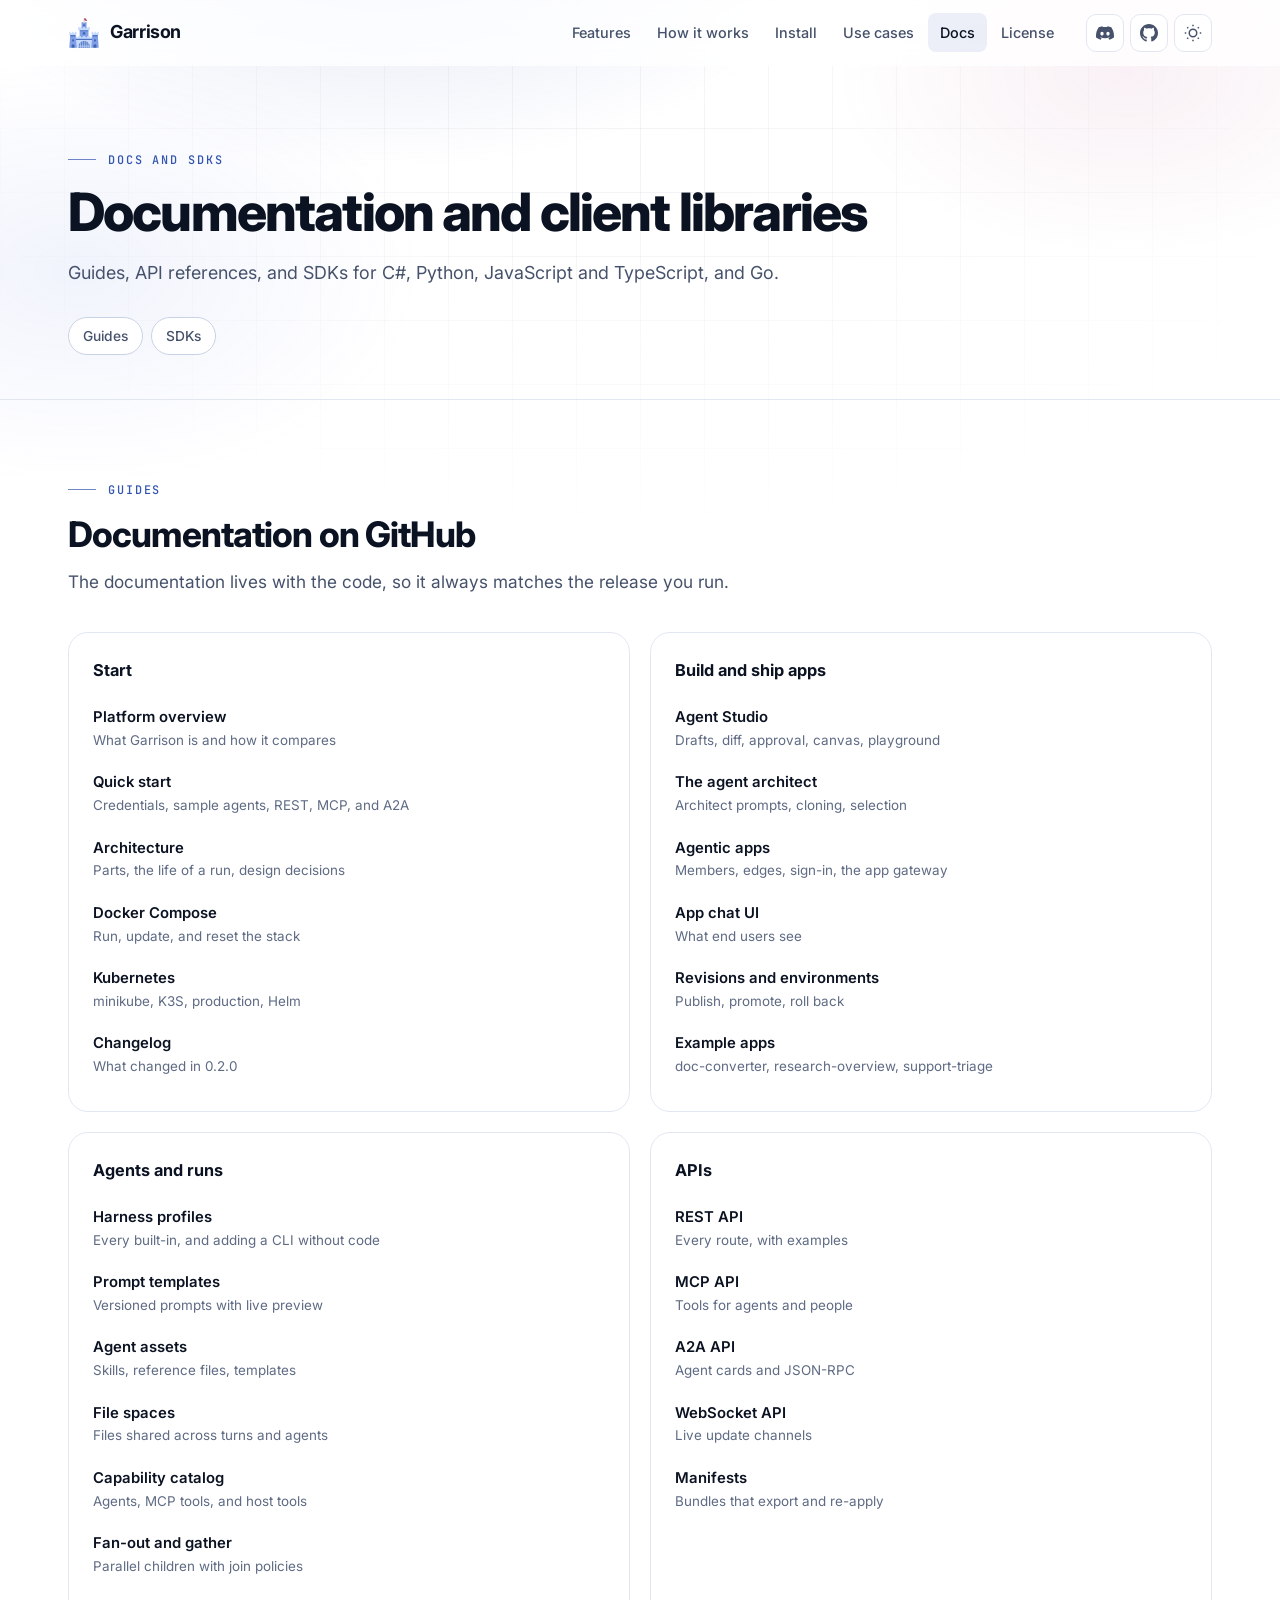
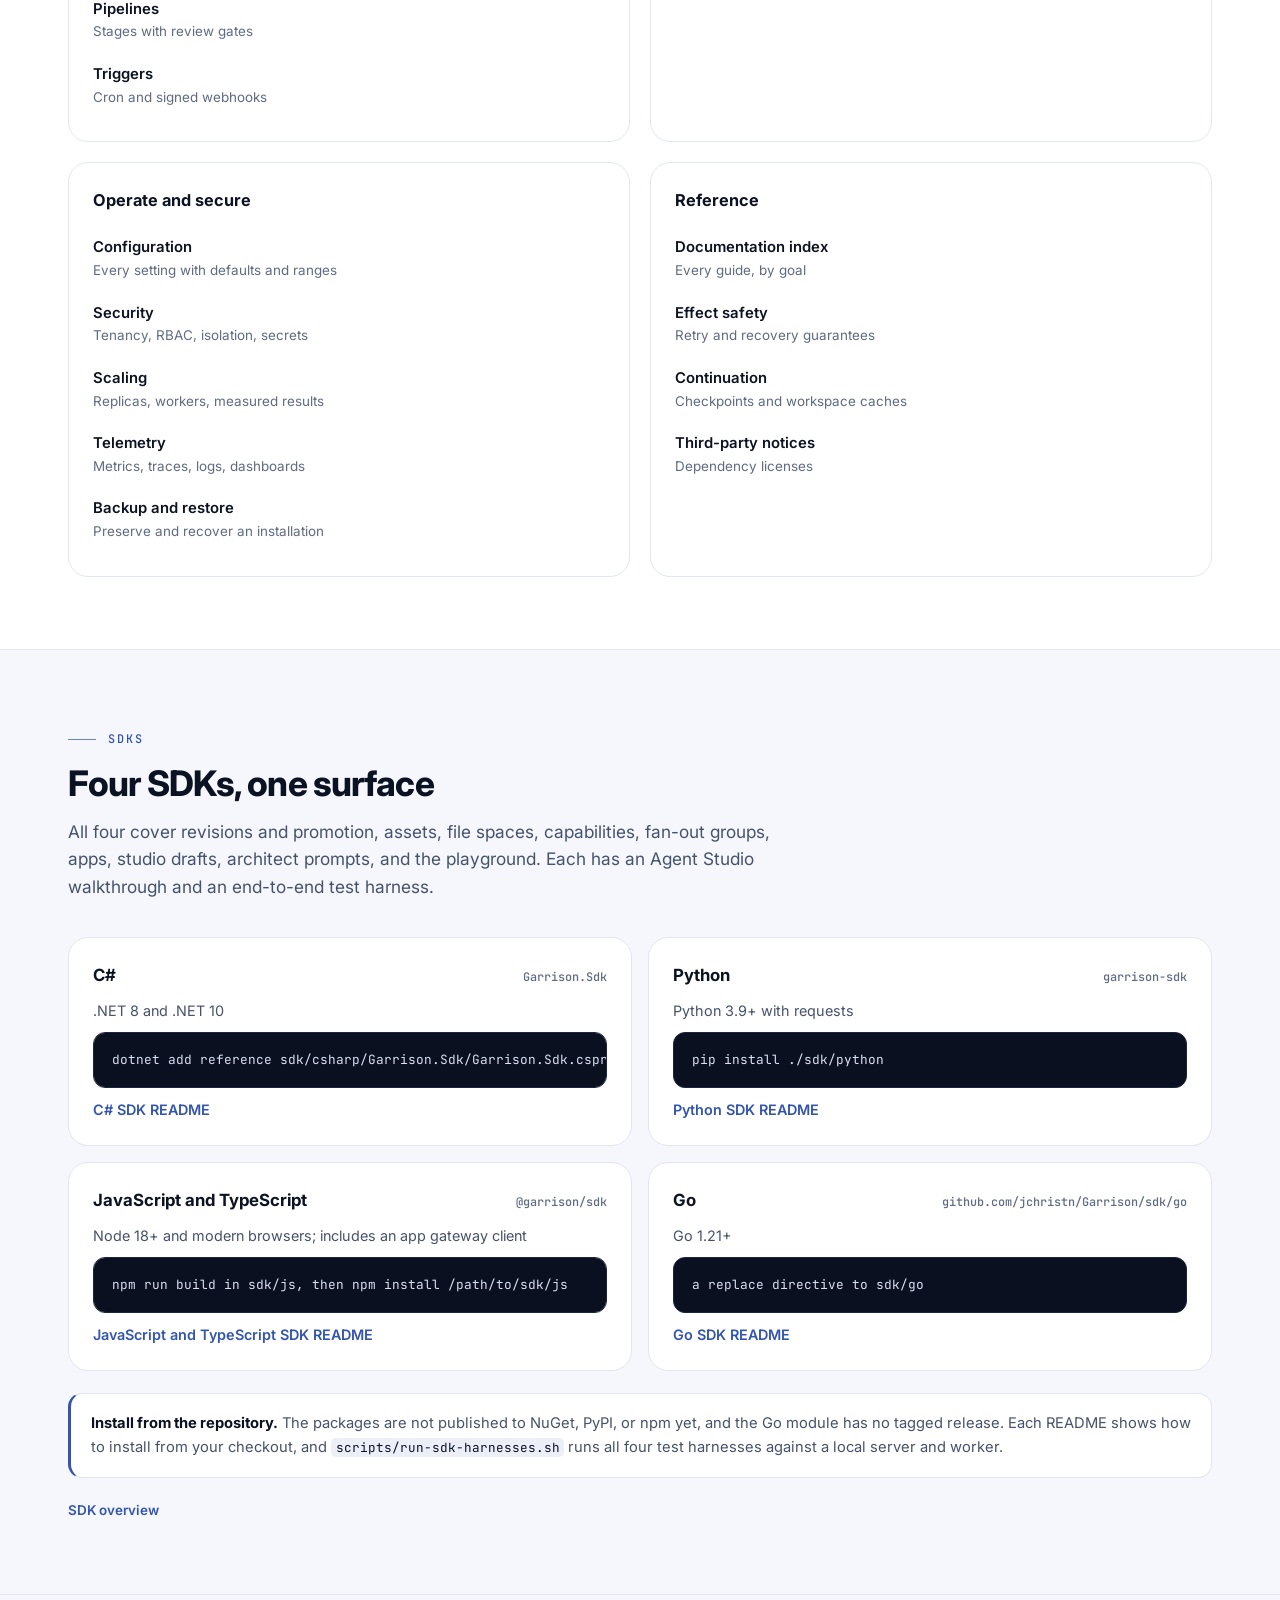
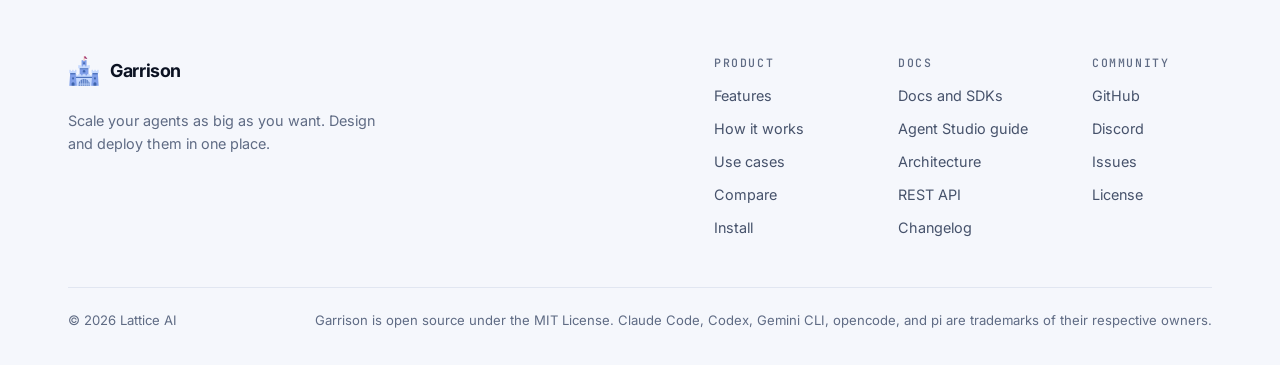
==== docs.html @ f26867ac "Add inner pages, SEO, and accessibility fixes to usegarrison.ai Add Features, How it works, Install," ====
<!DOCTYPE html>
<html lang="en">
<head>
  <meta charset="UTF-8">
  <meta name="viewport" content="width=device-width, initial-scale=1.0">
  <title>Docs and SDKs | Garrison</title>
  <meta name="description" content="Garrison documentation: Agent Studio, the agent architect, agentic apps, harness profiles, REST, MCP, A2A, and WebSocket APIs, plus SDKs for C#, Python, JavaScript and TypeScript, and Go.">
  <link rel="canonical" href="https://usegarrison.ai/docs.html">
  <meta property="og:site_name" content="Garrison">
  <meta property="og:title" content="Docs and SDKs | Garrison">
  <meta property="og:description" content="Garrison documentation: Agent Studio, the agent architect, agentic apps, harness profiles, REST, MCP, A2A, and WebSocket APIs, plus SDKs for C#, Python, JavaScript and TypeScript, and Go.">
  <meta property="og:type" content="website">
  <meta property="og:url" content="https://usegarrison.ai/docs.html">
  <meta property="og:image" content="https://usegarrison.ai/assets/og-image.png">
  <meta property="og:image:width" content="1200">
  <meta property="og:image:height" content="630">
  <meta property="og:image:alt" content="Garrison: scale your agents as big as you want, design and deploy them in one place">
  <meta name="twitter:card" content="summary_large_image">
  <meta name="twitter:title" content="Docs and SDKs | Garrison">
  <meta name="twitter:description" content="Garrison documentation: Agent Studio, the agent architect, agentic apps, harness profiles, REST, MCP, A2A, and WebSocket APIs, plus SDKs for C#, Python, JavaScript and TypeScript, and Go.">
  <meta name="twitter:image" content="https://usegarrison.ai/assets/og-image.png">
  <meta name="color-scheme" content="dark light">
  <link rel="icon" type="image/x-icon" href="favicon.ico">
  <link rel="icon" type="image/png" sizes="32x32" href="assets/icon-32.png">
  <link rel="apple-touch-icon" href="assets/apple-touch-icon.png">
  <link rel="preconnect" href="https://fonts.googleapis.com">
  <link rel="preconnect" href="https://fonts.gstatic.com" crossorigin>
  <link href="https://fonts.googleapis.com/css2?family=Inter:wght@400;450;500;600;700;800&family=JetBrains+Mono:wght@400;500&display=swap" rel="stylesheet">
  <link rel="stylesheet" href="styles.css">
  <script>
    // Apply the theme before first paint. A saved choice wins; otherwise follow the system preference.
    (function () {
      var saved = null;
      try { saved = localStorage.getItem('garrison-theme'); } catch (e) {}
      var theme = saved;
      if (theme !== 'light' && theme !== 'dark') {
        theme = (window.matchMedia && window.matchMedia('(prefers-color-scheme: light)').matches) ? 'light' : 'dark';
      }
      document.documentElement.setAttribute('data-theme', theme);
      document.documentElement.classList.add('js');
    })();
  </script>
</head>
<body>
  <a class="skip-link" href="#main">Skip to content</a>

  <div class="bg-layers" aria-hidden="true">
    <div class="bg-glow"></div>
    <div class="bg-grid"></div>
  </div>

  <header class="nav" id="nav">
    <div class="nav-inner">
      <a href="index.html" class="nav-logo" aria-label="Garrison home">
        <img src="assets/logo.png" alt="" class="nav-logo-img" width="32" height="32">
        <span class="wordmark">Garrison</span>
      </a>
      <nav class="nav-links" id="nav-links" aria-label="Primary">
        <a href="features.html">Features</a>
        <a href="how-it-works.html">How it works</a>
        <a href="install.html">Install</a>
        <a href="use-cases.html">Use cases</a>
        <a href="docs.html" aria-current="page">Docs</a>
        <a href="license.html">License</a>
      </nav>
      <div class="nav-actions">
        <a href="https://discord.gg/tRAN8HgvK5" target="_blank" rel="noopener" class="icon-btn" aria-label="Join the Garrison community on Discord" title="Discord">
          <svg width="18" height="18" viewBox="0 0 24 24" fill="currentColor" aria-hidden="true"><path d="M20.317 4.37a19.79 19.79 0 0 0-4.885-1.515.074.074 0 0 0-.079.037c-.211.375-.445.865-.608 1.25a18.27 18.27 0 0 0-5.487 0 12.64 12.64 0 0 0-.618-1.25.077.077 0 0 0-.079-.037A19.74 19.74 0 0 0 3.677 4.37a.07.07 0 0 0-.032.028C.533 9.046-.319 13.58.099 18.058a.082.082 0 0 0 .031.056 19.9 19.9 0 0 0 5.993 3.03.078.078 0 0 0 .084-.028c.462-.63.873-1.295 1.226-1.994a.076.076 0 0 0-.042-.106 13.1 13.1 0 0 1-1.872-.892.077.077 0 0 1-.008-.128c.126-.094.252-.192.372-.291a.074.074 0 0 1 .078-.011c3.928 1.793 8.18 1.793 12.061 0a.074.074 0 0 1 .079.01c.12.099.246.198.373.292a.077.077 0 0 1-.007.128 12.3 12.3 0 0 1-1.873.891.077.077 0 0 0-.041.107c.36.698.772 1.363 1.225 1.993a.076.076 0 0 0 .084.029 19.84 19.84 0 0 0 6.002-3.03.077.077 0 0 0 .031-.055c.5-5.177-.838-9.674-3.549-13.66a.061.061 0 0 0-.031-.029zM8.02 15.331c-1.183 0-2.157-1.086-2.157-2.419 0-1.333.956-2.419 2.157-2.419 1.211 0 2.176 1.095 2.157 2.42 0 1.332-.956 2.418-2.157 2.418zm7.975 0c-1.183 0-2.157-1.086-2.157-2.419 0-1.333.955-2.419 2.157-2.419 1.21 0 2.176 1.095 2.157 2.42 0 1.332-.946 2.418-2.157 2.418z"/></svg>
        </a>
        <a href="https://github.com/jchristn/Garrison" target="_blank" rel="noopener" class="icon-btn" aria-label="Garrison on GitHub" title="GitHub">
          <svg width="18" height="18" viewBox="0 0 24 24" fill="currentColor" aria-hidden="true"><path d="M12 0c-6.626 0-12 5.373-12 12 0 5.302 3.438 9.8 8.207 11.387.599.111.793-.261.793-.577v-2.234c-3.338.726-4.033-1.416-4.033-1.416-.546-1.387-1.333-1.756-1.333-1.756-1.089-.745.083-.729.083-.729 1.205.084 1.839 1.237 1.839 1.237 1.07 1.834 2.807 1.304 3.492.997.107-.775.418-1.305.762-1.604-2.665-.305-5.467-1.334-5.467-5.931 0-1.311.469-2.381 1.236-3.221-.124-.303-.535-1.524.117-3.176 0 0 1.008-.322 3.301 1.23.957-.266 1.983-.399 3.003-.404 1.02.005 2.047.138 3.006.404 2.291-1.552 3.297-1.23 3.297-1.23.653 1.653.242 2.874.118 3.176.77.84 1.235 1.911 1.235 3.221 0 4.609-2.807 5.624-5.479 5.921.43.372.823 1.102.823 2.222v3.293c0 .319.192.694.801.576 4.765-1.589 8.199-6.086 8.199-11.386 0-6.627-5.373-12-12-12z"/></svg>
        </a>
        <button type="button" class="icon-btn theme-toggle" id="theme-toggle" aria-label="Switch theme" title="Switch theme">
          <svg class="theme-icon-sun" width="18" height="18" viewBox="0 0 24 24" fill="none" stroke="currentColor" stroke-width="2" aria-hidden="true"><circle cx="12" cy="12" r="5"/><line x1="12" y1="1" x2="12" y2="3"/><line x1="12" y1="21" x2="12" y2="23"/><line x1="4.22" y1="4.22" x2="5.64" y2="5.64"/><line x1="18.36" y1="18.36" x2="19.78" y2="19.78"/><line x1="1" y1="12" x2="3" y2="12"/><line x1="21" y1="12" x2="23" y2="12"/><line x1="4.22" y1="19.78" x2="5.64" y2="18.36"/><line x1="18.36" y1="5.64" x2="19.78" y2="4.22"/></svg>
          <svg class="theme-icon-moon" width="18" height="18" viewBox="0 0 24 24" fill="none" stroke="currentColor" stroke-width="2" aria-hidden="true"><path d="M21 12.79A9 9 0 1 1 11.21 3 7 7 0 0 0 21 12.79z"/></svg>
        </button>
        <button type="button" class="icon-btn nav-toggle" id="nav-toggle" aria-label="Open menu" aria-expanded="false" aria-controls="nav-links">
          <svg width="18" height="18" viewBox="0 0 24 24" fill="none" stroke="currentColor" stroke-width="2" aria-hidden="true"><line x1="3" y1="6" x2="21" y2="6"/><line x1="3" y1="12" x2="21" y2="12"/><line x1="3" y1="18" x2="21" y2="18"/></svg>
        </button>
      </div>
    </div>
  </header>

  <main id="main">
<section class="page-hero">
  <div class="container">
    <p class="kicker">Docs and SDKs</p>
    <h1>Documentation and client libraries</h1>
    <p class="lead">Guides, API references, and SDKs for C#, Python, JavaScript and TypeScript, and Go.</p>
    <ul class="page-jump" aria-label="On this page">
      <li><a href="#guides">Guides</a></li>
      <li><a href="#sdks">SDKs</a></li>
    </ul>
  </div>
</section>
<section class="page-section" id="guides" aria-labelledby="guides-title">
  <div class="container">
    <p class="kicker">Guides</p>
    <h2 id="guides-title">Documentation on GitHub</h2>
    <p class="lead">The documentation lives with the code, so it always matches the release you run.</p>
<div class="doc-groups">
<div class="doc-group reveal"><h3>Start</h3><ul>
<li><a href="https://github.com/jchristn/Garrison/blob/main/README.md" target="_blank" rel="noopener"><b>Platform overview</b><span>What Garrison is and how it compares</span></a></li>
<li><a href="https://github.com/jchristn/Garrison/blob/main/docs/QUICKSTART.md" target="_blank" rel="noopener"><b>Quick start</b><span>Credentials, sample agents, REST, MCP, and A2A</span></a></li>
<li><a href="https://github.com/jchristn/Garrison/blob/main/docs/ARCHITECTURE.md" target="_blank" rel="noopener"><b>Architecture</b><span>Parts, the life of a run, design decisions</span></a></li>
<li><a href="https://github.com/jchristn/Garrison/blob/main/docs/DOCKER.md" target="_blank" rel="noopener"><b>Docker Compose</b><span>Run, update, and reset the stack</span></a></li>
<li><a href="https://github.com/jchristn/Garrison/blob/main/docs/KUBERNETES.md" target="_blank" rel="noopener"><b>Kubernetes</b><span>minikube, K3S, production, Helm</span></a></li>
<li><a href="https://github.com/jchristn/Garrison/blob/main/CHANGELOG.md" target="_blank" rel="noopener"><b>Changelog</b><span>What changed in 0.2.0</span></a></li>
</ul></div>
<div class="doc-group reveal"><h3>Build and ship apps</h3><ul>
<li><a href="https://github.com/jchristn/Garrison/blob/main/docs/STUDIO.md" target="_blank" rel="noopener"><b>Agent Studio</b><span>Drafts, diff, approval, canvas, playground</span></a></li>
<li><a href="https://github.com/jchristn/Garrison/blob/main/docs/ARCHITECT.md" target="_blank" rel="noopener"><b>The agent architect</b><span>Architect prompts, cloning, selection</span></a></li>
<li><a href="https://github.com/jchristn/Garrison/blob/main/docs/APPS.md" target="_blank" rel="noopener"><b>Agentic apps</b><span>Members, edges, sign-in, the app gateway</span></a></li>
<li><a href="https://github.com/jchristn/Garrison/blob/main/docs/APP_UI.md" target="_blank" rel="noopener"><b>App chat UI</b><span>What end users see</span></a></li>
<li><a href="https://github.com/jchristn/Garrison/blob/main/docs/REVISIONS.md" target="_blank" rel="noopener"><b>Revisions and environments</b><span>Publish, promote, roll back</span></a></li>
<li><a href="https://github.com/jchristn/Garrison/blob/main/examples/agentic-apps/README.md" target="_blank" rel="noopener"><b>Example apps</b><span>doc-converter, research-overview, support-triage</span></a></li>
</ul></div>
<div class="doc-group reveal"><h3>Agents and runs</h3><ul>
<li><a href="https://github.com/jchristn/Garrison/blob/main/docs/HARNESSES.md" target="_blank" rel="noopener"><b>Harness profiles</b><span>Every built-in, and adding a CLI without code</span></a></li>
<li><a href="https://github.com/jchristn/Garrison/blob/main/docs/PROMPTS.md" target="_blank" rel="noopener"><b>Prompt templates</b><span>Versioned prompts with live preview</span></a></li>
<li><a href="https://github.com/jchristn/Garrison/blob/main/docs/ASSETS.md" target="_blank" rel="noopener"><b>Agent assets</b><span>Skills, reference files, templates</span></a></li>
<li><a href="https://github.com/jchristn/Garrison/blob/main/docs/FILE_SPACES.md" target="_blank" rel="noopener"><b>File spaces</b><span>Files shared across turns and agents</span></a></li>
<li><a href="https://github.com/jchristn/Garrison/blob/main/docs/CAPABILITIES.md" target="_blank" rel="noopener"><b>Capability catalog</b><span>Agents, MCP tools, and host tools</span></a></li>
<li><a href="https://github.com/jchristn/Garrison/blob/main/docs/FAN_OUT.md" target="_blank" rel="noopener"><b>Fan-out and gather</b><span>Parallel children with join policies</span></a></li>
<li><a href="https://github.com/jchristn/Garrison/blob/main/docs/PIPELINES.md" target="_blank" rel="noopener"><b>Pipelines</b><span>Stages with review gates</span></a></li>
<li><a href="https://github.com/jchristn/Garrison/blob/main/docs/TRIGGERS.md" target="_blank" rel="noopener"><b>Triggers</b><span>Cron and signed webhooks</span></a></li>
</ul></div>
<div class="doc-group reveal"><h3>APIs</h3><ul>
<li><a href="https://github.com/jchristn/Garrison/blob/main/REST_API.md" target="_blank" rel="noopener"><b>REST API</b><span>Every route, with examples</span></a></li>
<li><a href="https://github.com/jchristn/Garrison/blob/main/MCP_API.md" target="_blank" rel="noopener"><b>MCP API</b><span>Tools for agents and people</span></a></li>
<li><a href="https://github.com/jchristn/Garrison/blob/main/A2A_API.md" target="_blank" rel="noopener"><b>A2A API</b><span>Agent cards and JSON-RPC</span></a></li>
<li><a href="https://github.com/jchristn/Garrison/blob/main/WEBSOCKETS_API.md" target="_blank" rel="noopener"><b>WebSocket API</b><span>Live update channels</span></a></li>
<li><a href="https://github.com/jchristn/Garrison/blob/main/docs/MANIFESTS.md" target="_blank" rel="noopener"><b>Manifests</b><span>Bundles that export and re-apply</span></a></li>
</ul></div>
<div class="doc-group reveal"><h3>Operate and secure</h3><ul>
<li><a href="https://github.com/jchristn/Garrison/blob/main/docs/CONFIGURATION.md" target="_blank" rel="noopener"><b>Configuration</b><span>Every setting with defaults and ranges</span></a></li>
<li><a href="https://github.com/jchristn/Garrison/blob/main/docs/SECURITY.md" target="_blank" rel="noopener"><b>Security</b><span>Tenancy, RBAC, isolation, secrets</span></a></li>
<li><a href="https://github.com/jchristn/Garrison/blob/main/docs/SCALING.md" target="_blank" rel="noopener"><b>Scaling</b><span>Replicas, workers, measured results</span></a></li>
<li><a href="https://github.com/jchristn/Garrison/blob/main/docs/TELEMETRY.md" target="_blank" rel="noopener"><b>Telemetry</b><span>Metrics, traces, logs, dashboards</span></a></li>
<li><a href="https://github.com/jchristn/Garrison/blob/main/docs/BACKUP.md" target="_blank" rel="noopener"><b>Backup and restore</b><span>Preserve and recover an installation</span></a></li>
</ul></div>
<div class="doc-group reveal"><h3>Reference</h3><ul>
<li><a href="https://github.com/jchristn/Garrison/blob/main/docs/README.md" target="_blank" rel="noopener"><b>Documentation index</b><span>Every guide, by goal</span></a></li>
<li><a href="https://github.com/jchristn/Garrison/blob/main/docs/effect-safety.md" target="_blank" rel="noopener"><b>Effect safety</b><span>Retry and recovery guarantees</span></a></li>
<li><a href="https://github.com/jchristn/Garrison/blob/main/docs/CONTINUATION.md" target="_blank" rel="noopener"><b>Continuation</b><span>Checkpoints and workspace caches</span></a></li>
<li><a href="https://github.com/jchristn/Garrison/blob/main/THIRD_PARTY_NOTICES.md" target="_blank" rel="noopener"><b>Third-party notices</b><span>Dependency licenses</span></a></li>
</ul></div>
</div>
  </div>
</section>
<section class="page-section band" id="sdks" aria-labelledby="sdks-title">
  <div class="container">
    <p class="kicker">SDKs</p>
    <h2 id="sdks-title">Four SDKs, one surface</h2>
    <p class="lead">All four cover revisions and promotion, assets, file spaces, capabilities, fan-out groups, apps, studio drafts, architect prompts, and the playground. Each has an Agent Studio walkthrough and an end-to-end test harness.</p>
<div class="sdk-grid">
<article class="sdk-card reveal"><h3>C#<span>Garrison.Sdk</span></h3><p>.NET 8 and .NET 10</p><div class="code"><pre aria-label="Install"><code>dotnet add reference sdk/csharp/Garrison.Sdk/Garrison.Sdk.csproj</code></pre></div><p class="doc-ref"><a href="https://github.com/jchristn/Garrison/tree/main/sdk/csharp" target="_blank" rel="noopener">C# SDK README</a></p></article>
<article class="sdk-card reveal"><h3>Python<span>garrison-sdk</span></h3><p>Python 3.9+ with requests</p><div class="code"><pre aria-label="Install"><code>pip install ./sdk/python</code></pre></div><p class="doc-ref"><a href="https://github.com/jchristn/Garrison/tree/main/sdk/python" target="_blank" rel="noopener">Python SDK README</a></p></article>
<article class="sdk-card reveal"><h3>JavaScript and TypeScript<span>@garrison/sdk</span></h3><p>Node 18+ and modern browsers; includes an app gateway client</p><div class="code"><pre aria-label="Install"><code>npm run build in sdk/js, then npm install /path/to/sdk/js</code></pre></div><p class="doc-ref"><a href="https://github.com/jchristn/Garrison/tree/main/sdk/js" target="_blank" rel="noopener">JavaScript and TypeScript SDK README</a></p></article>
<article class="sdk-card reveal"><h3>Go<span>github.com/jchristn/Garrison/sdk/go</span></h3><p>Go 1.21+</p><div class="code"><pre aria-label="Install"><code>a replace directive to sdk/go</code></pre></div><p class="doc-ref"><a href="https://github.com/jchristn/Garrison/tree/main/sdk/go" target="_blank" rel="noopener">Go SDK README</a></p></article>
</div><div class="callout reveal"><div><strong>Install from the repository.</strong> The packages are not published to NuGet, PyPI, or npm yet, and the Go module has no tagged release. Each README shows how to install from your checkout, and <code>scripts/run-sdk-harnesses.sh</code> runs all four test harnesses against a local server and worker.</div></div><p class="doc-ref"><a href="https://github.com/jchristn/Garrison/blob/main/sdk/README.md" target="_blank" rel="noopener">SDK overview</a></p>
  </div>
</section>
</main>

  <footer class="footer">
    <div class="container">
      <div class="footer-inner">
        <div class="footer-brand">
          <a href="index.html" class="nav-logo" aria-label="Garrison home">
            <img src="assets/logo.png" alt="" class="nav-logo-img" width="32" height="32">
            <span class="wordmark">Garrison</span>
          </a>
          <p>Scale your agents as big as you want. Design and deploy them in one place.</p>
        </div>
        <div class="footer-links">
          <div class="footer-col">
            <h2 class="footer-heading">Product</h2>
            <a href="features.html">Features</a>
            <a href="how-it-works.html">How it works</a>
            <a href="use-cases.html">Use cases</a>
            <a href="index.html#compare">Compare</a>
            <a href="install.html">Install</a>
          </div>
          <div class="footer-col">
            <h2 class="footer-heading">Docs</h2>
            <a href="docs.html">Docs and SDKs</a>
            <a href="https://github.com/jchristn/Garrison/blob/main/docs/STUDIO.md" target="_blank" rel="noopener">Agent Studio guide</a>
            <a href="https://github.com/jchristn/Garrison/blob/main/docs/ARCHITECTURE.md" target="_blank" rel="noopener">Architecture</a>
            <a href="https://github.com/jchristn/Garrison/blob/main/REST_API.md" target="_blank" rel="noopener">REST API</a>
            <a href="https://github.com/jchristn/Garrison/blob/main/CHANGELOG.md" target="_blank" rel="noopener">Changelog</a>
          </div>
          <div class="footer-col">
            <h2 class="footer-heading">Community</h2>
            <a href="https://github.com/jchristn/Garrison" target="_blank" rel="noopener">GitHub</a>
            <a href="https://discord.gg/tRAN8HgvK5" target="_blank" rel="noopener">Discord</a>
            <a href="https://github.com/jchristn/Garrison/issues" target="_blank" rel="noopener">Issues</a>
            <a href="license.html">License</a>
          </div>
        </div>
      </div>
      <div class="footer-bottom">
        <span>&copy; 2026 Lattice AI</span>
        <span>Garrison is open source under the MIT License. Claude Code, Codex, Gemini CLI, opencode, and pi are trademarks of their respective owners.</span>
      </div>
    </div>
  </footer>

  <script src="script.js"></script>
</body>
</html>
---- styles.css ----
/* ============================================
   Garrison website styles
   Dark-first, with a light theme. Colors come from the logo:
   periwinkle towers and a magenta flag.
   ============================================ */

*, *::before, *::after { box-sizing: border-box; margin: 0; padding: 0; }

:root,
[data-theme="dark"] {
  --bg: #060913;
  --bg-band: #080d1a;
  --surface: rgba(255, 255, 255, 0.03);
  --surface-hover: rgba(255, 255, 255, 0.055);
  --surface-solid: #0c1222;
  --surface-raised: #101830;
  --border: rgba(255, 255, 255, 0.08);
  --border-strong: rgba(255, 255, 255, 0.16);
  --text: #eef2fc;
  --text-secondary: #a3afc8;
  --text-muted: #7a87a3;
  --accent: #8fb0f5;
  --accent-strong: #6f93ea;
  --accent-soft: rgba(143, 176, 245, 0.13);
  --flag: #ec8fbd;
  --flag-soft: rgba(236, 143, 189, 0.14);
  --ok: #5fd39a;
  --warn: #f2c46b;
  --no: #8a93a8;
  --btn-primary-bg: #eef2fc;
  --btn-primary-text: #0a1020;
  --code-bg: #070b16;
  --code-bar: #0d1324;
  --code-text: #d8e0f2;
  --nav-bg: rgba(6, 9, 19, 0.72);
  --shadow-lg: 0 24px 60px -20px rgba(0, 0, 0, 0.75);
  --shadow-xl: 0 40px 90px -30px rgba(0, 0, 0, 0.9);
  --grid-line: rgba(255, 255, 255, 0.04);
  --glow-1: rgba(111, 147, 234, 0.26);
  --glow-2: rgba(236, 143, 189, 0.12);
  --glow-3: rgba(80, 110, 220, 0.14);
  --stop-a: #8fb0f5;
  --stop-b: #b49cf3;
  --radius: 14px;
  --radius-sm: 10px;
  --radius-lg: 20px;
  --nav-height: 66px;
  --maxw: 1200px;
  --font-sans: 'Inter', -apple-system, BlinkMacSystemFont, 'Segoe UI', Roboto, sans-serif;
  --font-mono: 'JetBrains Mono', ui-monospace, SFMono-Regular, Menlo, Consolas, monospace;
  color-scheme: dark;
}

[data-theme="light"] {
  --bg: #ffffff;
  --bg-band: #f5f7fc;
  --surface: #ffffff;
  --surface-hover: #f5f7fc;
  --surface-solid: #ffffff;
  --surface-raised: #ffffff;
  --border: #e1e6f1;
  --border-strong: #c9d2e4;
  --text: #0b1222;
  --text-secondary: #46526b;
  --text-muted: #5f6b84;
  --accent: #3355b0;
  --accent-strong: #26449a;
  --accent-soft: rgba(51, 85, 176, 0.09);
  --flag: #a8336f;
  --flag-soft: rgba(168, 51, 111, 0.09);
  --ok: #11683b;
  --warn: #835700;
  --no: #6b7489;
  --btn-primary-bg: #0b1222;
  --btn-primary-text: #ffffff;
  --code-bg: #0a1020;
  --code-bar: #121a2f;
  --code-text: #d8e0f2;
  --nav-bg: rgba(255, 255, 255, 0.78);
  --shadow-lg: 0 20px 40px -18px rgba(14, 30, 70, 0.18);
  --shadow-xl: 0 30px 70px -28px rgba(14, 30, 70, 0.28);
  --grid-line: rgba(14, 30, 70, 0.055);
  --glow-1: rgba(51, 85, 176, 0.14);
  --glow-2: rgba(168, 51, 111, 0.07);
  --glow-3: rgba(80, 110, 220, 0.08);
  --stop-a: #3355b0;
  --stop-b: #7a4fc9;
  color-scheme: light;
}

html { scroll-behavior: smooth; scroll-padding-top: calc(var(--nav-height) + 16px); -webkit-font-smoothing: antialiased; -moz-osx-font-smoothing: grayscale; }
@media (prefers-reduced-motion: reduce) { html { scroll-behavior: auto; } }

body {
  font-family: var(--font-sans);
  color: var(--text);
  background: var(--bg);
  line-height: 1.6;
  overflow-x: hidden;
  position: relative;
}

a { color: inherit; }
img { max-width: 100%; height: auto; display: block; }
code, pre { font-family: var(--font-mono); }
p code, li code, dd code, td code {
  font-size: 0.86em; background: var(--accent-soft); color: var(--text);
  border-radius: 5px; padding: 0.1em 0.38em; overflow-wrap: anywhere;
}
::selection { background: var(--accent-soft); color: var(--text); }
:focus-visible { outline: 2px solid var(--accent); outline-offset: 3px; border-radius: 6px; }

.visually-hidden {
  position: absolute !important; width: 1px; height: 1px; padding: 0; margin: -1px;
  overflow: hidden; clip: rect(0, 0, 0, 0); white-space: nowrap; border: 0;
}

.skip-link {
  position: absolute; left: 16px; top: -60px; z-index: 200;
  background: var(--accent); color: #fff; padding: 10px 16px; border-radius: var(--radius-sm);
  font-weight: 600; text-decoration: none;
}
.skip-link:focus { top: 12px; }

.container { max-width: var(--maxw); margin: 0 auto; padding: 0 16px; }
@media (min-width: 640px) { .container { padding: 0 28px; } }

/* --- Background --- */
.bg-layers { position: fixed; inset: 0; z-index: -1; pointer-events: none; overflow: hidden; }
.bg-grid {
  position: absolute; inset: 0;
  background-image: linear-gradient(to right, var(--grid-line) 1px, transparent 1px), linear-gradient(to bottom, var(--grid-line) 1px, transparent 1px);
  background-size: 64px 64px;
  -webkit-mask-image: radial-gradient(ellipse 75% 55% at 50% 18%, #000 0%, transparent 75%);
  mask-image: radial-gradient(ellipse 75% 55% at 50% 18%, #000 0%, transparent 75%);
}
.bg-glow {
  position: absolute; inset: 0;
  background:
    radial-gradient(ellipse 55% 40% at 30% -6%, var(--glow-1) 0%, transparent 62%),
    radial-gradient(ellipse 38% 34% at 88% 8%, var(--glow-2) 0%, transparent 60%),
    radial-gradient(ellipse 45% 40% at 6% 30%, var(--glow-3) 0%, transparent 60%);
}

/* --- Navigation --- */
.nav {
  position: sticky; top: 0; z-index: 100; height: var(--nav-height);
  background: var(--nav-bg);
  backdrop-filter: saturate(180%) blur(14px); -webkit-backdrop-filter: saturate(180%) blur(14px);
  border-bottom: 1px solid transparent; transition: border-color 0.25s ease, background 0.25s ease;
}
.nav.scrolled { border-bottom-color: var(--border); }
.nav-inner { max-width: var(--maxw); height: 100%; margin: 0 auto; padding: 0 16px; display: flex; align-items: center; gap: 20px; }
@media (min-width: 640px) { .nav-inner { padding: 0 28px; } }
.nav-logo { display: inline-flex; align-items: center; gap: 10px; text-decoration: none; color: var(--text); }
.nav-logo-img { width: 32px; height: 32px; }
.wordmark { font-weight: 700; font-size: 1.12rem; letter-spacing: -0.02em; }
.nav-links { display: flex; gap: 2px; margin-left: auto; }
.nav-links a {
  color: var(--text-secondary); text-decoration: none; font-size: 0.9rem; font-weight: 500;
  padding: 8px 12px; border-radius: 8px; transition: color 0.15s ease, background 0.15s ease;
}
.nav-links a:hover { color: var(--text); background: var(--surface-hover); }
.nav-actions { display: flex; align-items: center; gap: 6px; }
.icon-btn {
  display: inline-flex; align-items: center; justify-content: center; width: 38px; height: 38px;
  border-radius: 10px; border: 1px solid var(--border); background: var(--surface); color: var(--text-secondary);
  cursor: pointer; text-decoration: none; transition: color 0.15s ease, border-color 0.15s ease, background 0.15s ease;
}
.icon-btn:hover { color: var(--text); border-color: var(--border-strong); background: var(--surface-hover); }
.theme-icon-moon { display: none; }
[data-theme="dark"] .theme-icon-sun { display: none; }
[data-theme="dark"] .theme-icon-moon { display: block; }
.nav-toggle { display: none; }

@media (max-width: 960px) {
  .nav-toggle { display: inline-flex; }
  .nav-actions { margin-left: auto; }
  .nav-links {
    display: none; position: absolute; top: var(--nav-height); left: 0; right: 0;
    flex-direction: column; gap: 0; margin: 0; padding: 8px 16px 18px;
    background: var(--surface-solid); border-bottom: 1px solid var(--border); box-shadow: var(--shadow-lg);
  }
  .nav-links.open { display: flex; }
  .nav-links a { padding: 13px 8px; font-size: 1rem; border-bottom: 1px solid var(--border); border-radius: 0; }
}

/* --- Buttons --- */
.btn {
  display: inline-flex; align-items: center; justify-content: center; gap: 9px;
  padding: 12px 22px; border-radius: 999px; font-weight: 600; font-size: 0.96rem; text-decoration: none;
  border: 1px solid transparent; cursor: pointer; transition: transform 0.15s ease, box-shadow 0.2s ease, background 0.2s ease, border-color 0.2s ease;
}
.btn-primary { background: var(--btn-primary-bg); color: var(--btn-primary-text); box-shadow: 0 8px 28px -10px var(--glow-1); }
.btn-primary:hover { transform: translateY(-1px); box-shadow: 0 14px 34px -12px var(--accent); }
.btn-secondary { background: var(--surface); color: var(--text); border-color: var(--border-strong); }
.btn-secondary:hover { background: var(--surface-hover); transform: translateY(-1px); }

/* --- Hero --- */
.hero { padding: 84px 0 64px; position: relative; }
.hero-grid { display: grid; grid-template-columns: minmax(0, 1.05fr) minmax(0, 1fr); gap: 56px; align-items: center; }
.eyebrow {
  display: inline-flex; align-items: center; gap: 9px; padding: 6px 14px; border-radius: 999px;
  border: 1px solid var(--border-strong); background: var(--surface);
  font: 500 0.74rem var(--font-mono); letter-spacing: 0.1em; text-transform: uppercase; color: var(--text-secondary);
  margin-bottom: 26px;
}
.eyebrow .dot { width: 7px; height: 7px; border-radius: 50%; background: var(--ok); box-shadow: 0 0 0 4px rgba(95, 211, 154, 0.18); }
.hero h1 { font-size: clamp(2.2rem, 4.6vw, 3.5rem); line-height: 1.04; letter-spacing: -0.035em; font-weight: 800; margin-bottom: 24px; }
.gradient-text {
  background: linear-gradient(100deg, var(--stop-a) 0%, var(--stop-b) 55%, var(--flag) 100%);
  -webkit-background-clip: text; background-clip: text; color: transparent;
}
.hero-sub { font-size: 1.12rem; color: var(--text-secondary); max-width: 37em; margin-bottom: 32px; }
.hero-sub a { color: var(--text); text-decoration: underline; text-decoration-color: var(--border-strong); text-underline-offset: 3px; }
.hero-sub a:hover { text-decoration-color: var(--accent); }
.hero-actions { display: flex; flex-wrap: wrap; gap: 12px; }
.hero-actions.center { justify-content: center; }
.hero-meta { list-style: none; display: flex; flex-wrap: wrap; gap: 8px 22px; margin-top: 30px; font-size: 0.82rem; color: var(--text-muted); }
.hero-meta li { position: relative; padding-left: 14px; }
.hero-meta li::before { content: ''; position: absolute; left: 0; top: 0.62em; width: 6px; height: 6px; border-radius: 2px; background: var(--accent); opacity: 0.7; }

.hero-visual { position: relative; }
.window {
  background: var(--code-bg); border: 1px solid var(--border-strong); border-radius: var(--radius-lg);
  box-shadow: var(--shadow-xl); overflow: hidden; position: relative; z-index: 1;
}
[data-theme="light"] .window { border-color: #1b2540; }
.window-bar { display: flex; align-items: center; gap: 7px; padding: 13px 16px; background: var(--code-bar); border-bottom: 1px solid rgba(255, 255, 255, 0.06); }
.wdot { width: 11px; height: 11px; border-radius: 50%; display: inline-block; }
.wdot.red { background: #ff5f57; } .wdot.yellow { background: #febc2e; } .wdot.green { background: #28c840; }
.window-title { margin-left: 10px; font: 500 0.76rem var(--font-mono); color: #8692ad; }
.window-body { padding: 20px 22px 34px; color: var(--code-text); font-size: 12.6px; line-height: 1.75; overflow-x: auto; }
.window-body code { font-size: inherit; }
.t-prompt { color: #8fb0f5; } .t-dim { color: #8b97b2; } .t-key { color: #e9eefb; font-weight: 500; }
.t-ok { color: #5fd39a; } .t-str { color: #f2c46b; }

.float-card {
  position: absolute; z-index: 2; background: var(--surface-raised); border: 1px solid var(--border-strong);
  border-radius: 14px; padding: 12px 16px; box-shadow: var(--shadow-lg); display: flex; flex-direction: column; gap: 2px;
  backdrop-filter: blur(10px); -webkit-backdrop-filter: blur(10px);
}
[data-theme="dark"] .float-card { background: rgba(16, 24, 48, 0.92); }
.fc-label { font: 500 0.66rem var(--font-mono); letter-spacing: 0.12em; text-transform: uppercase; color: var(--text-muted); }
.fc-value { font-size: 1.35rem; font-weight: 700; letter-spacing: -0.02em; }
.fc-value small { font-size: 0.78rem; color: var(--text-secondary); font-weight: 500; }
.fc-env { display: flex; align-items: center; gap: 6px; font-size: 0.78rem; }
.fc-env b { font-weight: 600; padding: 3px 9px; border-radius: 999px; border: 1px solid var(--border-strong); color: var(--text-secondary); }
.fc-env b.on { background: var(--accent-soft); color: var(--accent); border-color: var(--accent); }
.fc-env i { width: 14px; height: 1px; background: var(--border-strong); }
.float-a { top: -26px; right: -14px; }
.float-b { bottom: -38px; left: -26px; }

@media (max-width: 1080px) { .float-a { right: 8px; } .float-b { left: 8px; } }
@media (max-width: 900px) {
  .hero { padding: 48px 0 56px; }
  .hero-grid { grid-template-columns: minmax(0, 1fr); gap: 52px; }
}
@media (max-width: 520px) {
  .float-card { display: none; }
  .window-body { font-size: 11px; padding: 16px; }
}

/* --- Stats --- */
.stats { border-top: 1px solid var(--border); border-bottom: 1px solid var(--border); background: var(--bg-band); padding: 40px 0 30px; position: relative; }
.stat-row { display: grid; grid-template-columns: repeat(5, minmax(0, 1fr)); gap: 0; }
.stat { display: flex; flex-direction: column-reverse; align-items: center; text-align: center; gap: 8px; padding: 6px 14px; border-left: 1px solid var(--border); }
.stat:first-child { border-left: 0; }
.stat dd { font-size: clamp(2rem, 3.6vw, 2.7rem); font-weight: 800; letter-spacing: -0.035em; line-height: 1; }
.stat dt { font: 500 0.72rem/1.5 var(--font-mono); text-transform: uppercase; letter-spacing: 0.06em; color: var(--text-muted); max-width: 18em; }
.stat:nth-child(odd) dd { color: var(--text); }
.stat:nth-child(even) dd { background: linear-gradient(100deg, var(--stop-a), var(--stop-b)); -webkit-background-clip: text; background-clip: text; color: transparent; }
.stats-note { margin: 26px auto 0; max-width: 54em; text-align: center; font-size: 0.82rem; color: var(--text-muted); }
.stats-note a { color: var(--text-secondary); text-underline-offset: 3px; }
@media (max-width: 900px) {
  .stat-row { grid-template-columns: repeat(2, minmax(0, 1fr)); gap: 26px 0; }
  .stat { border-left: 0; }
  .stat:last-child { grid-column: 1 / -1; }
}

/* --- Sections --- */
.section { padding: 112px 0; position: relative; }
.section-band { background: var(--bg-band); border-top: 1px solid var(--border); border-bottom: 1px solid var(--border); }
@media (max-width: 700px) { .section { padding: 76px 0; } }

.kicker {
  display: inline-flex; align-items: center; gap: 12px; margin-bottom: 16px;
  font: 500 0.74rem var(--font-mono); letter-spacing: 0.16em; text-transform: uppercase; color: var(--accent);
}
.kicker::before { content: ''; width: 28px; height: 1px; background: currentColor; opacity: 0.7; }
.section h2 { font-size: clamp(1.9rem, 3.8vw, 2.9rem); line-height: 1.1; letter-spacing: -0.03em; font-weight: 750; margin-bottom: 18px; }
.lead { font-size: 1.08rem; color: var(--text-secondary); max-width: 42em; }
.section-head { text-align: center; margin: 0 auto 56px; max-width: 760px; }
.section-head .lead { margin: 0 auto; }

.split { display: grid; grid-template-columns: minmax(0, 1fr) minmax(0, 1.05fr); gap: 64px; align-items: start; }
.split-rev { grid-template-columns: minmax(0, 1.1fr) minmax(0, 1fr); }
.split-rev .split-copy { order: 2; }
.split-rev .split-visual { order: 1; }
.split-copy { position: sticky; top: calc(var(--nav-height) + 32px); }
.split-copy .lead { margin-bottom: 30px; }
@media (max-width: 960px) {
  .split, .split-rev { grid-template-columns: minmax(0, 1fr); gap: 44px; }
  .split-rev .split-copy, .split-rev .split-visual { order: initial; }
  .split-copy { position: static; }
}

.ticks { list-style: none; display: grid; gap: 16px; }
.ticks li { position: relative; padding-left: 34px; color: var(--text-secondary); font-size: 0.98rem; }
.ticks li strong { color: var(--text); font-weight: 600; }
.ticks li::before {
  content: ''; position: absolute; left: 0; top: 2px; width: 22px; height: 22px; border-radius: 7px;
  background: var(--accent-soft) url("data:image/svg+xml,%3Csvg xmlns='http://www.w3.org/2000/svg' viewBox='0 0 24 24' fill='none' stroke='%238fb0f5' stroke-width='3' stroke-linecap='round' stroke-linejoin='round'%3E%3Cpath d='M6 12.5l4 4 8-9'/%3E%3C/svg%3E") center / 13px no-repeat;
  border: 1px solid var(--border);
}
[data-theme="light"] .ticks li::before {
  background-image: url("data:image/svg+xml,%3Csvg xmlns='http://www.w3.org/2000/svg' viewBox='0 0 24 24' fill='none' stroke='%233355b0' stroke-width='3' stroke-linecap='round' stroke-linejoin='round'%3E%3Cpath d='M6 12.5l4 4 8-9'/%3E%3C/svg%3E");
}

/* --- Panels (shared frame for visuals) --- */
.panel {
  background: var(--surface-solid); border: 1px solid var(--border); border-radius: var(--radius-lg);
  box-shadow: var(--shadow-lg); padding: 22px; position: relative; overflow: hidden;
}
.panel::before {
  content: ''; position: absolute; inset: 0 0 auto 0; height: 1px;
  background: linear-gradient(90deg, transparent, var(--accent), transparent); opacity: 0.55;
}
.panel figcaption { margin-top: 14px; font-size: 0.84rem; color: var(--text-muted); text-align: center; }
.panel svg { display: block; width: 100%; height: auto; }
.stop-a { stop-color: var(--stop-a); }
.stop-b { stop-color: var(--stop-b); }

/* Scale visual */
.s-cap { font: 500 10.5px var(--font-mono); letter-spacing: 0.14em; fill: var(--text-muted); }
.s-cp rect { fill: var(--accent-soft); stroke: var(--accent); stroke-width: 1.3; }
.s-label { font: 600 12.5px var(--font-mono); fill: var(--text); }
.s-leader { fill: var(--ok); }
.s-wire { fill: none; stroke: var(--border-strong); stroke-width: 1.5; }
.s-db { fill: var(--surface-raised); stroke: var(--border-strong); stroke-width: 1.3; }
.s-pull path { fill: none; stroke: var(--accent); stroke-width: 1.4; stroke-dasharray: 4 5; animation: dash 1.4s linear infinite; }
.s-grid .w { fill: var(--surface); stroke: var(--border-strong); stroke-width: 1.1; }
.s-grid .w-add { fill: none; stroke-dasharray: 5 5; }
.s-grid .sl { fill: var(--surface-hover); stroke: var(--border); }
.s-grid .sl.on { fill: var(--accent); stroke: none; opacity: 0.9; }
.s-mini { font: 500 10px var(--font-mono); fill: var(--text-muted); }
.s-add { font: 500 11px var(--font-mono); fill: var(--text-muted); }
.s-grid .p1 { animation: pulse 2.6s ease-in-out infinite; }
.s-grid .p2 { animation: pulse 3.1s ease-in-out 0.4s infinite; }
.s-grid .p3 { animation: pulse 2.8s ease-in-out 0.9s infinite; }
.s-grid .p4 { animation: pulse 3.4s ease-in-out 0.2s infinite; }
.s-grid .p5 { animation: pulse 2.9s ease-in-out 1.3s infinite; }
.s-grid .p6 { animation: pulse 3.3s ease-in-out 0.7s infinite; }
@keyframes pulse { 0%, 100% { opacity: 0.95; } 50% { opacity: 0.3; } }
@keyframes dash { to { stroke-dashoffset: -18; } }

.measure {
  margin-top: 22px; background: var(--surface-solid); border: 1px solid var(--border); border-radius: var(--radius);
  padding: 22px 24px; box-shadow: var(--shadow-lg);
}
.measure-title { font-weight: 700; font-size: 1rem; }
.measure-sub { font-size: 0.86rem; color: var(--text-secondary); margin: 4px 0 18px; }
.bar-row { display: grid; grid-template-columns: 9.5em minmax(0, 1fr) 7.5em; align-items: center; gap: 14px; font-size: 0.86rem; margin-bottom: 12px; }
.bar-row span { color: var(--text-secondary); }
.bar-row b { text-align: right; font-weight: 700; font-variant-numeric: tabular-nums; }
.bar { height: 8px; border-radius: 999px; background: var(--surface-hover); overflow: hidden; border: 1px solid var(--border); }
.bar i { display: block; height: 100%; width: var(--w); border-radius: inherit; background: linear-gradient(90deg, var(--stop-a), var(--stop-b)); transform-origin: left; transition: transform 1.1s cubic-bezier(.2, .7, .2, 1); }
.js .measure:not(.visible) .bar i { transform: scaleX(0); }
.measure-foot { font-size: 0.8rem; color: var(--text-muted); margin-top: 14px; }
.measure-foot a { color: var(--text-secondary); text-underline-offset: 3px; }
@media (max-width: 520px) { .bar-row { grid-template-columns: 1fr auto; } .bar-row .bar { grid-column: 1 / -1; grid-row: 2; } }

/* Studio visual */
.studio-panel { padding: 0; }
.studio-top { display: flex; align-items: center; gap: 4px; padding: 12px 14px; border-bottom: 1px solid var(--border); background: var(--surface); flex-wrap: wrap; }
.studio-tab { font-size: 0.78rem; font-weight: 600; color: var(--text-muted); padding: 5px 11px; border-radius: 8px; }
.studio-tab.on { color: var(--text); background: var(--accent-soft); }
.studio-badge { margin-left: auto; font: 500 0.7rem var(--font-mono); color: var(--flag); background: var(--flag-soft); padding: 4px 10px; border-radius: 999px; }
.studio-body { display: grid; grid-template-columns: minmax(0, 1.7fr) minmax(0, 1fr); }
.studio-canvas { border-right: 1px solid var(--border); }
.c-dot { fill: var(--border-strong); }
.c-edge { fill: none; stroke: var(--accent); stroke-width: 1.6; }
.c-head { fill: var(--accent); }
.c-edge-label { font: 600 11px var(--font-mono); fill: var(--flag); }
.c-node { fill: var(--surface-raised); stroke: var(--border-strong); stroke-width: 1.2; }
.c-entry { stroke: var(--accent); stroke-width: 1.8; }
.c-node-title { font: 600 13px var(--font-sans); fill: var(--text); }
.c-node-sub { font: 500 10.5px var(--font-mono); fill: var(--text-muted); }
.c-files { fill: var(--surface); stroke: var(--border-strong); stroke-dasharray: 4 4; }
.studio-chat { padding: 16px 14px; display: flex; flex-direction: column; gap: 10px; font-size: 0.78rem; justify-content: center; }
.bubble { padding: 10px 12px; border-radius: 12px; line-height: 1.45; }
.bubble.you { background: var(--accent); color: #fff; border-bottom-right-radius: 4px; align-self: flex-end; max-width: 92%; }
[data-theme="dark"] .bubble.you { color: #0a1020; }
.bubble.bot { background: var(--surface-hover); border: 1px solid var(--border); color: var(--text-secondary); border-bottom-left-radius: 4px; }
.bubble.bot b { display: block; color: var(--text); font-size: 0.72rem; margin-bottom: 2px; }
.approve { display: flex; align-items: center; justify-content: space-between; gap: 8px; border: 1px solid var(--border-strong); border-radius: 10px; padding: 7px 8px 7px 12px; }
.approve span { font: 500 0.7rem var(--font-mono); color: var(--text-muted); }
.approve b { background: var(--ok); color: #04160d; font-size: 0.72rem; padding: 4px 10px; border-radius: 7px; }
.env-strip { display: flex; align-items: center; justify-content: center; gap: 10px; padding: 16px; border-top: 1px solid var(--border); flex-wrap: wrap; }
.env { display: flex; flex-direction: column; align-items: center; padding: 8px 16px; border-radius: 12px; border: 1px solid var(--border-strong); background: var(--surface); min-width: 92px; }
.env-name { font-weight: 700; font-size: 0.86rem; }
.env-rev { font: 500 0.7rem var(--font-mono); color: var(--text-muted); }
.env-on { border-color: var(--ok); box-shadow: 0 0 0 3px rgba(95, 211, 154, 0.12); }
.env-arrow { width: 28px; height: 1px; background: var(--border-strong); position: relative; }
.env-arrow::after { content: ''; position: absolute; right: -1px; top: -3px; border: 3.5px solid transparent; border-left: 5px solid var(--border-strong); }
.studio-panel figcaption { margin: 0; padding: 0 16px 16px; }
@media (max-width: 620px) {
  .studio-body { grid-template-columns: minmax(0, 1fr); }
  .studio-canvas { border-right: 0; border-bottom: 1px solid var(--border); }
  .env { min-width: 76px; padding: 6px 10px; }
  .env-arrow { width: 14px; }
}

/* Lifecycle loop */
.loop { list-style: none; display: grid; grid-template-columns: repeat(6, minmax(0, 1fr)); margin-top: 72px; border: 1px solid var(--border); border-radius: var(--radius-lg); overflow: hidden; background: var(--surface-solid); }
.loop li { padding: 22px 18px; border-left: 1px solid var(--border); display: flex; flex-direction: column; gap: 4px; }
.loop li:first-child { border-left: 0; }
.loop-n { font: 500 0.72rem var(--font-mono); color: var(--accent); }
.loop b { font-size: 1.05rem; letter-spacing: -0.01em; }
.loop li span:last-child { font-size: 0.8rem; color: var(--text-muted); line-height: 1.45; }
@media (max-width: 960px) { .loop { grid-template-columns: repeat(3, minmax(0, 1fr)); } .loop li:nth-child(4) { border-left: 0; } .loop li:nth-child(n+4) { border-top: 1px solid var(--border); } }
@media (max-width: 560px) { .loop { grid-template-columns: repeat(2, minmax(0, 1fr)); } .loop li { border-left: 0; border-top: 1px solid var(--border); } .loop li:nth-child(even) { border-left: 1px solid var(--border); } .loop li:nth-child(-n+2) { border-top: 0; } }

/* Harness band */
.harness-band { padding: 56px 0; border-bottom: 1px solid var(--border); }
.band-title { text-align: center; font: 500 0.74rem var(--font-mono); letter-spacing: 0.16em; text-transform: uppercase; color: var(--text-muted); margin-bottom: 26px; }
.harness-list { list-style: none; display: grid; grid-template-columns: repeat(4, minmax(0, 1fr)); gap: 12px; }
.harness-list li {
  display: flex; flex-direction: column; gap: 2px; padding: 16px 18px; border-radius: var(--radius);
  border: 1px solid var(--border); background: var(--surface); transition: border-color 0.2s ease, transform 0.2s ease;
}
.harness-list li:hover { border-color: var(--border-strong); transform: translateY(-2px); }
.harness-list b { font-size: 1.02rem; letter-spacing: -0.01em; }
.harness-list b a { text-decoration: none; }
.harness-list b a:hover { color: var(--accent); }
.harness-list span { font: 500 0.72rem var(--font-mono); color: var(--text-muted); }
@media (max-width: 760px) { .harness-list { grid-template-columns: repeat(2, minmax(0, 1fr)); } }

/* Features */
.feature-grid { display: grid; grid-template-columns: repeat(3, minmax(0, 1fr)); gap: 1px; background: var(--border); border: 1px solid var(--border); border-radius: var(--radius-lg); overflow: hidden; }
.feature { background: var(--bg); padding: 30px 28px 32px; transition: background 0.2s ease; }
.feature:hover { background: var(--surface-solid); }
.ficon {
  width: 42px; height: 42px; border-radius: 12px; display: flex; align-items: center; justify-content: center; margin-bottom: 18px;
  background: var(--accent-soft); border: 1px solid var(--border);
}
.ficon svg { width: 21px; height: 21px; fill: none; stroke: var(--accent); stroke-width: 1.7; stroke-linecap: round; stroke-linejoin: round; }
.feature h3 { font-size: 1.04rem; letter-spacing: -0.01em; margin-bottom: 8px; }
.feature p { font-size: 0.92rem; color: var(--text-secondary); }
@media (max-width: 960px) { .feature-grid { grid-template-columns: repeat(2, minmax(0, 1fr)); } }
@media (max-width: 600px) { .feature-grid { grid-template-columns: minmax(0, 1fr); } .feature { padding: 24px 20px; } }

/* Architecture */
.arch { padding: 28px; }
.a-cap { font: 500 11px var(--font-mono); letter-spacing: 0.14em; fill: var(--text-muted); }
.a-client rect { fill: var(--surface); stroke: var(--border-strong); stroke-width: 1.2; }
.a-t { font: 600 14px var(--font-sans); fill: var(--text); }
.a-s { font: 400 12px var(--font-sans); fill: var(--text-muted); }
.a-s2 { font: 400 12.5px var(--font-sans); fill: var(--text-secondary); }
.a-line path, .a-line-s { fill: none; stroke: var(--accent); stroke-width: 1.6; }
.a-dash { stroke-dasharray: 5 5; }
.a-head { fill: var(--accent); }
.a-l { font: 500 11px var(--font-mono); fill: var(--text-secondary); }
.a-cp { fill: var(--surface-raised); stroke: url(#a-cp); stroke-width: 2; }
.a-title { font: 700 18px var(--font-sans); fill: var(--text); letter-spacing: -0.01em; }
.a-chip rect { fill: var(--accent-soft); stroke: var(--border); }
.a-c { font: 500 13px var(--font-sans); fill: var(--text); }
.a-worker { fill: var(--surface); stroke: var(--border-strong); stroke-width: 1.2; }
.a-harness { fill: var(--flag-soft); stroke: var(--flag); stroke-width: 1.2; stroke-opacity: 0.5; }
.a-pill rect { fill: var(--surface-raised); stroke: var(--border-strong); }
.a-m { font: 500 12px var(--font-mono); fill: var(--text); }
.arch-db {
  display: flex; align-items: center; gap: 12px; margin: 18px auto 0; max-width: 620px;
  padding: 12px 16px; border-radius: 12px; border: 1px solid var(--border); background: var(--surface);
  font-size: 0.88rem; color: var(--text-secondary);
}
.arch-db b { color: var(--text); }
.db-icon svg { width: 22px; height: 22px; fill: none; stroke: var(--accent); stroke-width: 1.7; display: block; }
@media (max-width: 600px) { .arch { padding: 14px; } }

.steps { list-style: none; counter-reset: step; display: grid; grid-template-columns: repeat(5, minmax(0, 1fr)); gap: 14px; margin-top: 28px; }
.steps li { counter-increment: step; position: relative; padding: 22px 20px; border-radius: var(--radius); border: 1px solid var(--border); background: var(--surface-solid); }
.steps li::before { content: '0' counter(step); display: block; font: 500 0.74rem var(--font-mono); color: var(--accent); margin-bottom: 10px; }
.steps h3 { font-size: 1.02rem; margin-bottom: 6px; }
.steps p { font-size: 0.86rem; color: var(--text-secondary); }
@media (max-width: 1080px) { .steps { grid-template-columns: repeat(2, minmax(0, 1fr)); } }
@media (max-width: 600px) { .steps { grid-template-columns: minmax(0, 1fr); } }

/* Screens */
.screens { position: relative; max-width: 1040px; margin: 0 auto; padding-bottom: 12%; }
.shot { border-radius: 14px; overflow: hidden; border: 1px solid var(--border-strong); background: var(--surface-solid); box-shadow: var(--shadow-xl); }
.shot-bar { display: flex; align-items: center; gap: 6px; padding: 10px 14px; background: var(--surface); border-bottom: 1px solid var(--border); }
.shot-bar .wdot { width: 9px; height: 9px; }
.shot-url { margin-left: 10px; font: 500 0.7rem var(--font-mono); color: var(--text-secondary); background: var(--surface-hover); padding: 3px 12px; border-radius: 6px; }
.shot-back { width: 76%; transform: rotate(-1deg); }
.shot-front { position: absolute; width: 66%; right: 0; bottom: 0; transform: rotate(1deg); }
[data-theme="light"] .shot-back { z-index: 0; }
[data-theme="dark"] .shot-back { position: absolute; right: 0; bottom: 0; left: auto; width: 66%; z-index: 2; transform: rotate(1deg); }
[data-theme="dark"] .shot-front { position: relative; width: 76%; z-index: 1; transform: rotate(-1deg); }
.screens-note { text-align: center; color: var(--text-muted); font-size: 0.82rem; margin-top: 26px; }
@media (max-width: 700px) {
  .screens { padding-bottom: 0; display: grid; gap: 18px; }
  .shot-back, .shot-front, [data-theme="dark"] .shot-back, [data-theme="dark"] .shot-front { position: static; width: 100%; transform: none; }
}

/* Compare */
.table-wrap { overflow-x: auto; border: 1px solid var(--border); border-radius: var(--radius-lg); background: var(--surface-solid); box-shadow: var(--shadow-lg); }
.compare { width: 100%; min-width: 980px; border-collapse: separate; border-spacing: 0; font-size: 0.82rem; }
.compare caption { caption-side: bottom; text-align: left; padding: 14px 18px; color: var(--text-muted); font-size: 0.78rem; border-top: 1px solid var(--border); }
.compare th, .compare td { padding: 14px 14px; vertical-align: top; text-align: left; border-bottom: 1px solid var(--border); color: var(--text-secondary); line-height: 1.45; }
.compare tbody tr:last-child th, .compare tbody tr:last-child td { border-bottom: 0; }
.compare thead th { color: var(--text); font-size: 0.86rem; font-weight: 700; background: var(--surface); position: sticky; top: 0; }
.compare thead th small { display: block; font: 500 0.68rem var(--font-mono); color: var(--text-muted); margin-top: 2px; }
.compare tbody th { color: var(--text); font-weight: 600; width: 15%; position: sticky; left: 0; background: var(--surface-solid); z-index: 1; }
.compare .col-g { background: var(--accent-soft); color: var(--text); }
.compare thead .col-g { color: var(--accent); }
.mk { display: block; width: max-content; font: 600 0.66rem var(--font-mono); letter-spacing: 0.06em; text-transform: uppercase; padding: 2px 8px; border-radius: 999px; margin-bottom: 6px; border: 1px solid; }
.mk.yes { color: var(--ok); border-color: currentColor; background: rgba(95, 211, 154, 0.1); }
.mk.part { color: var(--warn); border-color: currentColor; background: rgba(242, 196, 107, 0.08); }
.mk.no { color: var(--no); border-color: var(--border-strong); }
.mk.txt { color: var(--accent); border-color: var(--border-strong); }
.compare-note { text-align: center; color: var(--text-muted); font-size: 0.8rem; margin-top: 16px; }
.compare-note a { color: var(--text-secondary); text-underline-offset: 3px; }

.choose-grid { display: grid; grid-template-columns: repeat(3, minmax(0, 1fr)); gap: 16px; margin-top: 52px; }
.choose { padding: 24px; border-radius: var(--radius); border: 1px solid var(--border); background: var(--surface-solid); }
.choose h3 { font-size: 1rem; margin-bottom: 8px; }
.choose p { font-size: 0.9rem; color: var(--text-secondary); }
.choose-g { border-color: var(--accent); background: linear-gradient(160deg, var(--accent-soft), transparent 70%), var(--surface-solid); }
@media (max-width: 960px) { .choose-grid { grid-template-columns: repeat(2, minmax(0, 1fr)); } }
@media (max-width: 600px) { .choose-grid { grid-template-columns: minmax(0, 1fr); } }

/* Use cases */
.usecase-grid { display: grid; grid-template-columns: repeat(3, minmax(0, 1fr)); gap: 16px; }
.usecase { position: relative; padding: 28px 26px; border-radius: var(--radius); border: 1px solid var(--border); background: var(--surface); overflow: hidden; transition: border-color 0.2s ease, transform 0.2s ease; }
.usecase:hover { border-color: var(--border-strong); transform: translateY(-2px); }
.uc-n { position: absolute; right: 18px; top: 10px; font-size: 3.2rem; font-weight: 800; letter-spacing: -0.05em; color: var(--accent); opacity: 0.12; }
.usecase h3 { font-size: 1.05rem; margin-bottom: 8px; padding-right: 56px; }
.usecase p { font-size: 0.92rem; color: var(--text-secondary); }
@media (max-width: 960px) { .usecase-grid { grid-template-columns: repeat(2, minmax(0, 1fr)); } }
@media (max-width: 600px) { .usecase-grid { grid-template-columns: minmax(0, 1fr); } }

/* Tabs */
.tabs { border: 1px solid var(--border); border-radius: var(--radius-lg); background: var(--surface-solid); box-shadow: var(--shadow-lg); overflow: hidden; }
.tab-list { display: flex; gap: 6px; padding: 8px; border-bottom: 1px solid var(--border); background: var(--surface); flex-wrap: wrap; }
.tab {
  display: inline-flex; align-items: center; gap: 9px; flex: 1 1 auto; justify-content: center;
  padding: 11px 16px; border: 1px solid transparent; border-radius: 10px; background: transparent; color: var(--text-secondary);
  font: 600 0.92rem var(--font-sans); cursor: pointer; transition: color 0.15s ease, background 0.15s ease;
}
.tab svg { width: 17px; height: 17px; fill: none; stroke: currentColor; stroke-width: 1.8; stroke-linecap: round; stroke-linejoin: round; }
.tab:hover { color: var(--text); background: var(--surface-hover); }
.tab[aria-selected="true"] { color: var(--text); background: var(--surface-solid); border-color: var(--border-strong); box-shadow: 0 4px 14px -8px rgba(0, 0, 0, 0.4); }
.tab[aria-selected="true"] svg { stroke: var(--accent); }
.tab-panel { padding: 30px; }
.tab-panel[hidden] { display: none; }
.panel-grid { display: grid; grid-template-columns: minmax(0, 1.6fr) minmax(0, 1fr); gap: 32px; align-items: start; }
.panel-grid > div > p { color: var(--text-secondary); font-size: 0.94rem; margin-bottom: 12px; }
.step-label { font: 500 0.74rem var(--font-mono) !important; letter-spacing: 0.1em; text-transform: uppercase; color: var(--text-muted) !important; margin: 20px 0 8px !important; }
.panel-grid > div > .step-label:first-child { margin-top: 0 !important; }
.side-card { padding: 22px; border-radius: var(--radius); border: 1px solid var(--border); background: var(--surface); }
.side-card h3 { font-size: 0.95rem; margin-bottom: 8px; }
.side-card p { font-size: 0.88rem; color: var(--text-secondary); margin-bottom: 10px; }
.ports { display: grid; gap: 0; margin-top: 8px; border-top: 1px solid var(--border); }
.ports div { display: flex; justify-content: space-between; gap: 12px; padding: 8px 0; border-bottom: 1px solid var(--border); font-size: 0.82rem; }
.ports dt { color: var(--text-secondary); }
.ports dd { font-family: var(--font-mono); color: var(--text); font-size: 0.78rem; }
.plain-steps { color: var(--text-secondary); padding-left: 20px; font-size: 0.92rem; margin-bottom: 8px; }
.plain-steps li { margin-bottom: 6px; }
.more { margin-top: 6px; }
.more a { color: var(--accent) !important; font-weight: 600; text-decoration: none; }
.more a:hover { text-decoration: underline; text-underline-offset: 3px; }
@media (max-width: 860px) { .panel-grid { grid-template-columns: minmax(0, 1fr); } }
@media (max-width: 600px) { .tab-panel { padding: 18px 16px; } .tab { flex-basis: 100%; justify-content: flex-start; } }

.code { position: relative; margin: 0 0 14px; }
.code pre {
  background: var(--code-bg); color: var(--code-text); border: 1px solid var(--border); border-radius: 12px;
  padding: 16px 18px; padding-right: 78px; overflow-x: auto; font-size: 12.8px; line-height: 1.75;
}
[data-theme="light"] .code pre { border-color: #1b2540; }
.code code { font-size: inherit; }
.c-prompt { color: #8fb0f5; user-select: none; }
.c-comment { color: #75819c; }
.copy-btn {
  position: absolute; top: 9px; right: 9px; padding: 5px 11px; font: 600 0.74rem var(--font-sans);
  color: #d8e0f2; background: rgba(255, 255, 255, 0.07); border: 1px solid rgba(255, 255, 255, 0.18);
  border-radius: 7px; cursor: pointer; transition: background 0.15s ease;
}
.copy-btn:hover { background: rgba(255, 255, 255, 0.15); }
.copy-btn:focus-visible { outline-color: #8fb0f5; }

.next-card {
  display: flex; align-items: center; justify-content: space-between; gap: 28px; margin-top: 22px;
  padding: 24px 28px; border-radius: var(--radius-lg); border: 1px solid var(--border); background: var(--surface-solid);
}
.next-card h3 { font-size: 1.05rem; margin-bottom: 4px; }
.next-card p { font-size: 0.92rem; color: var(--text-secondary); max-width: 52em; }
.next-card .btn { flex-shrink: 0; }
@media (max-width: 760px) { .next-card { flex-direction: column; align-items: flex-start; } }

/* CTA */
.cta { padding: 110px 0; }
.cta-card {
  text-align: center; padding: 64px 24px; border-radius: 28px; border: 1px solid var(--border-strong);
  background:
    radial-gradient(ellipse 60% 80% at 50% 0%, var(--glow-1), transparent 70%),
    radial-gradient(ellipse 40% 60% at 90% 100%, var(--glow-2), transparent 70%),
    var(--surface-solid);
  box-shadow: var(--shadow-xl);
}
.cta-card img { margin: 0 auto 20px; width: 72px; height: 72px; }
.cta-card h2 { font-size: clamp(1.9rem, 3.8vw, 2.7rem); letter-spacing: -0.03em; margin-bottom: 10px; }
.cta-card p { color: var(--text-secondary); margin-bottom: 28px; font-size: 1.05rem; }
@media (max-width: 600px) { .cta { padding: 72px 0; } .cta-card { padding: 44px 18px; } }

/* Footer */
.footer { border-top: 1px solid var(--border); background: var(--bg-band); padding: 60px 0 34px; }
.footer-inner { display: flex; justify-content: space-between; gap: 48px; flex-wrap: wrap; }
.footer-brand { max-width: 320px; }
.footer-brand p { color: var(--text-muted); font-size: 0.9rem; margin-top: 14px; }
.footer-links { display: flex; gap: 64px; flex-wrap: wrap; }
.footer-col { display: flex; flex-direction: column; gap: 10px; min-width: 120px; }
.footer-heading { font: 500 0.72rem var(--font-mono); letter-spacing: 0.14em; text-transform: uppercase; color: var(--text-muted); margin-bottom: 4px; }
.footer-col a { color: var(--text-secondary); text-decoration: none; font-size: 0.9rem; }
.footer-col a:hover { color: var(--text); }
.footer-bottom { display: flex; justify-content: space-between; gap: 16px; flex-wrap: wrap; margin-top: 48px; padding-top: 22px; border-top: 1px solid var(--border); color: var(--text-muted); font-size: 0.82rem; }
@media (max-width: 600px) { .footer-links { gap: 32px; } }

/* --- Reveal on scroll (only when JS runs and motion is allowed) --- */
.js .reveal { opacity: 0; transform: translateY(18px); transition: opacity 0.7s ease, transform 0.7s cubic-bezier(.2, .7, .2, 1); }
.js .reveal.visible { opacity: 1; transform: none; }

@media (prefers-reduced-motion: reduce) {
  .js .reveal { opacity: 1; transform: none; transition: none; }
  .s-pull path, .s-grid .sl { animation: none !important; }
  .bar i { transition: none; }
  .js .measure:not(.visible) .bar i { transform: none; }
  .btn, .harness-list li, .usecase { transition: none; }
}

/* Late adjustments */
[data-theme="light"] .approve b { color: #ffffff; }
.studio-panel .studio-canvas { height: 100%; min-height: 260px; background-image: radial-gradient(var(--border-strong) 1.1px, transparent 1.2px); background-size: 16px 16px; }
.arch-scroll { overflow-x: auto; }
@media (max-width: 760px) { .arch-scroll svg { min-width: 720px; } }

/* ============================================
   Inner pages
   ============================================ */
.nav-links a[aria-current="page"] { color: var(--text); background: var(--accent-soft); }

.page-hero { padding: 76px 0 44px; }
.page-hero h1 { font-size: clamp(2.1rem, 4.4vw, 3.3rem); line-height: 1.08; letter-spacing: -0.035em; font-weight: 800; margin-bottom: 18px; max-width: 18em; }
.page-hero .lead { font-size: 1.12rem; }
.page-hero .hero-actions { margin-top: 28px; }
.page-jump { display: flex; flex-wrap: wrap; gap: 8px; margin-top: 30px; list-style: none; }
.page-jump a {
  display: inline-block; padding: 7px 14px; border-radius: 999px; border: 1px solid var(--border-strong); background: var(--surface);
  font-size: 0.86rem; font-weight: 500; color: var(--text-secondary); text-decoration: none;
}
.page-jump a:hover { color: var(--text); border-color: var(--accent); }

.page-section { padding: 72px 0; border-top: 1px solid var(--border); }
.page-section.band { background: var(--bg-band); }
.page-section h2 { font-size: clamp(1.6rem, 3vw, 2.2rem); line-height: 1.15; letter-spacing: -0.025em; font-weight: 750; margin-bottom: 14px; }
.page-section > .container > .lead { margin-bottom: 36px; }
@media (max-width: 700px) { .page-hero { padding: 48px 0 28px; } .page-section { padding: 56px 0; } }

.prose { max-width: 46em; }
.prose p, .prose li { color: var(--text-secondary); font-size: 1rem; }
.prose p + p { margin-top: 14px; }
.prose h3 { font-size: 1.12rem; letter-spacing: -0.01em; margin: 30px 0 10px; color: var(--text); }
.prose ul, .prose ol { padding-left: 22px; display: grid; gap: 8px; margin: 12px 0; }
.prose strong { color: var(--text); font-weight: 600; }
.prose a, .doc-ref a, .data-table a, .story a, .faq a { color: var(--accent); text-underline-offset: 3px; }

.two-up { display: grid; grid-template-columns: minmax(0, 1fr) minmax(0, 1fr); gap: 40px; align-items: start; }
@media (max-width: 900px) { .two-up { grid-template-columns: minmax(0, 1fr); gap: 28px; } }

.card-list { display: grid; grid-template-columns: repeat(2, minmax(0, 1fr)); gap: 16px; }
.card-list.three { grid-template-columns: repeat(3, minmax(0, 1fr)); }
.info-card { padding: 24px; border-radius: var(--radius); border: 1px solid var(--border); background: var(--surface-solid); }
.info-card h3 { font-size: 1.02rem; margin-bottom: 8px; letter-spacing: -0.01em; }
.info-card p { font-size: 0.92rem; color: var(--text-secondary); }
.info-card p + p { margin-top: 8px; }
.info-card code { font-size: 0.84em; background: var(--accent-soft); border-radius: 5px; padding: 0.08em 0.36em; }
.doc-ref { margin-top: 12px; font-size: 0.84rem; }
.doc-ref a { font-weight: 600; text-decoration: none; }
.doc-ref a:hover { text-decoration: underline; }
@media (max-width: 960px) { .card-list.three { grid-template-columns: repeat(2, minmax(0, 1fr)); } }
@media (max-width: 640px) { .card-list, .card-list.three { grid-template-columns: minmax(0, 1fr); } }

.table-scroll { overflow-x: auto; border: 1px solid var(--border); border-radius: var(--radius); background: var(--surface-solid); }
.data-table { width: 100%; border-collapse: collapse; font-size: 0.9rem; min-width: 560px; }
.data-table th, .data-table td { text-align: left; padding: 12px 16px; border-bottom: 1px solid var(--border); vertical-align: top; color: var(--text-secondary); }
.data-table thead th { color: var(--text); font-weight: 700; background: var(--surface); font-size: 0.84rem; }
.data-table tbody tr:last-child td, .data-table tbody tr:last-child th { border-bottom: 0; }
.data-table tbody th { color: var(--text); font-weight: 600; }
.data-table code { font-size: 0.84em; background: var(--accent-soft); color: var(--text); border-radius: 5px; padding: 0.08em 0.36em; white-space: nowrap; }

.callout {
  display: flex; gap: 14px; padding: 18px 20px; border-radius: var(--radius); border: 1px solid var(--border);
  border-left: 3px solid var(--accent); background: var(--surface-solid); font-size: 0.92rem; color: var(--text-secondary); margin: 22px 0;
}
.callout strong { color: var(--text); }
.callout code { font-size: 0.86em; background: var(--accent-soft); color: var(--text); border-radius: 5px; padding: 0.08em 0.36em; }

.flow { list-style: none; counter-reset: flow; display: grid; gap: 0; border-left: 2px solid var(--border-strong); margin-left: 12px; }
.flow > li { counter-increment: flow; position: relative; padding: 0 0 26px 30px; }
.flow > li:last-child { padding-bottom: 0; }
.flow > li::before {
  content: counter(flow); position: absolute; left: -14px; top: -2px; width: 26px; height: 26px; border-radius: 50%;
  display: flex; align-items: center; justify-content: center; font: 600 0.74rem var(--font-mono);
  background: var(--bg); border: 2px solid var(--accent); color: var(--accent);
}
.page-section.band .flow > li::before { background: var(--bg-band); }
.flow h3 { font-size: 1rem; margin-bottom: 4px; }
.flow p { font-size: 0.93rem; color: var(--text-secondary); }
.flow code, .code-inline { font-family: var(--font-mono); font-size: 0.84em; background: var(--accent-soft); color: var(--text); border-radius: 5px; padding: 0.08em 0.36em; overflow-wrap: anywhere; }

.story { display: grid; grid-template-columns: minmax(0, 1fr) minmax(0, 1fr); gap: 28px; }
.story-col { padding: 28px; border-radius: var(--radius-lg); border: 1px solid var(--border); background: var(--surface-solid); }
.story-col h3 { display: flex; align-items: center; gap: 10px; font-size: 1.1rem; margin-bottom: 20px; }
.story-tag { font: 500 0.68rem var(--font-mono); letter-spacing: 0.1em; text-transform: uppercase; padding: 3px 9px; border-radius: 999px; background: var(--accent-soft); color: var(--accent); }
.story-tag.user { background: var(--flag-soft); color: var(--flag); }
@media (max-width: 900px) { .story { grid-template-columns: minmax(0, 1fr); } .story-col { padding: 22px 18px; } }

.app-diagram { display: flex; flex-direction: column; align-items: center; gap: 10px; padding: 26px 16px; border-radius: var(--radius-lg); border: 1px solid var(--border); background: var(--surface-solid); }
.app-node { padding: 10px 16px; border-radius: 12px; border: 1px solid var(--border-strong); background: var(--surface); text-align: center; min-width: 160px; }
.app-node b { display: block; font-size: 0.92rem; }
.app-node span { font: 500 0.72rem var(--font-mono); color: var(--text-muted); }
.app-node.entry { border-color: var(--accent); background: var(--accent-soft); }
.app-node.user { border-color: var(--flag); background: var(--flag-soft); }
.app-row { display: flex; flex-wrap: wrap; justify-content: center; gap: 10px; }
.app-arrow { width: 2px; height: 18px; background: var(--border-strong); }

.shot-single { border-radius: 14px; overflow: hidden; border: 1px solid var(--border-strong); background: #fff; box-shadow: var(--shadow-xl); }
.shot-single .shot-bar { background: var(--surface-solid); }
.shot-caption { font-size: 0.84rem; color: var(--text-muted); margin-top: 12px; text-align: center; }

.doc-groups { display: grid; grid-template-columns: repeat(2, minmax(0, 1fr)); gap: 20px; }
.doc-group { padding: 24px; border-radius: var(--radius-lg); border: 1px solid var(--border); background: var(--surface-solid); }
.doc-group h3 { font-size: 1.02rem; margin-bottom: 14px; }
.doc-group ul { list-style: none; display: grid; gap: 2px; }
.doc-group li a { display: flex; flex-direction: column; padding: 9px 12px; margin: 0 -12px; border-radius: 10px; text-decoration: none; }
.doc-group li a:hover { background: var(--surface-hover); }
.doc-group li a b { font-size: 0.93rem; font-weight: 600; color: var(--text); }
.doc-group li a span { font-size: 0.84rem; color: var(--text-muted); }
@media (max-width: 860px) { .doc-groups { grid-template-columns: minmax(0, 1fr); } }

.sdk-grid { display: grid; grid-template-columns: repeat(2, minmax(0, 1fr)); gap: 16px; }
.sdk-card { padding: 24px; border-radius: var(--radius-lg); border: 1px solid var(--border); background: var(--surface-solid); display: flex; flex-direction: column; gap: 10px; }
.sdk-card h3 { font-size: 1.05rem; display: flex; justify-content: space-between; align-items: baseline; gap: 10px; flex-wrap: wrap; }
.sdk-card h3 span { font: 500 0.74rem var(--font-mono); color: var(--text-muted); }
.sdk-card p { font-size: 0.9rem; color: var(--text-secondary); }
.sdk-card .code { margin: 0; }
.sdk-card .doc-ref { margin-top: auto; }
@media (max-width: 860px) { .sdk-grid { grid-template-columns: minmax(0, 1fr); } }

.license-text {
  font: 400 0.84rem/1.7 var(--font-mono); color: var(--text-secondary); white-space: pre-wrap; overflow-wrap: anywhere;
  padding: 26px; border-radius: var(--radius-lg); border: 1px solid var(--border); background: var(--surface-solid);
}

.not-found { min-height: 60vh; display: flex; align-items: center; text-align: center; padding: 80px 0; }
.not-found .nf-code { font-size: clamp(4rem, 14vw, 8rem); font-weight: 800; letter-spacing: -0.06em; line-height: 1; }
.not-found h1 { font-size: clamp(1.6rem, 3.4vw, 2.3rem); letter-spacing: -0.02em; margin: 12px 0; }
.not-found p { color: var(--text-secondary); margin-bottom: 26px; }
.app-node.entry span, .app-node.user span { color: var(--text-secondary); }
.uc-n::before { content: attr(data-n); }
.code[data-copy] pre { padding-top: 40px; padding-right: 18px; }
.code[data-copy] pre::before { content: 'shell'; position: absolute; top: 12px; left: 18px; font: 500 0.66rem var(--font-mono); letter-spacing: 0.12em; text-transform: uppercase; color: #8b97b2; }
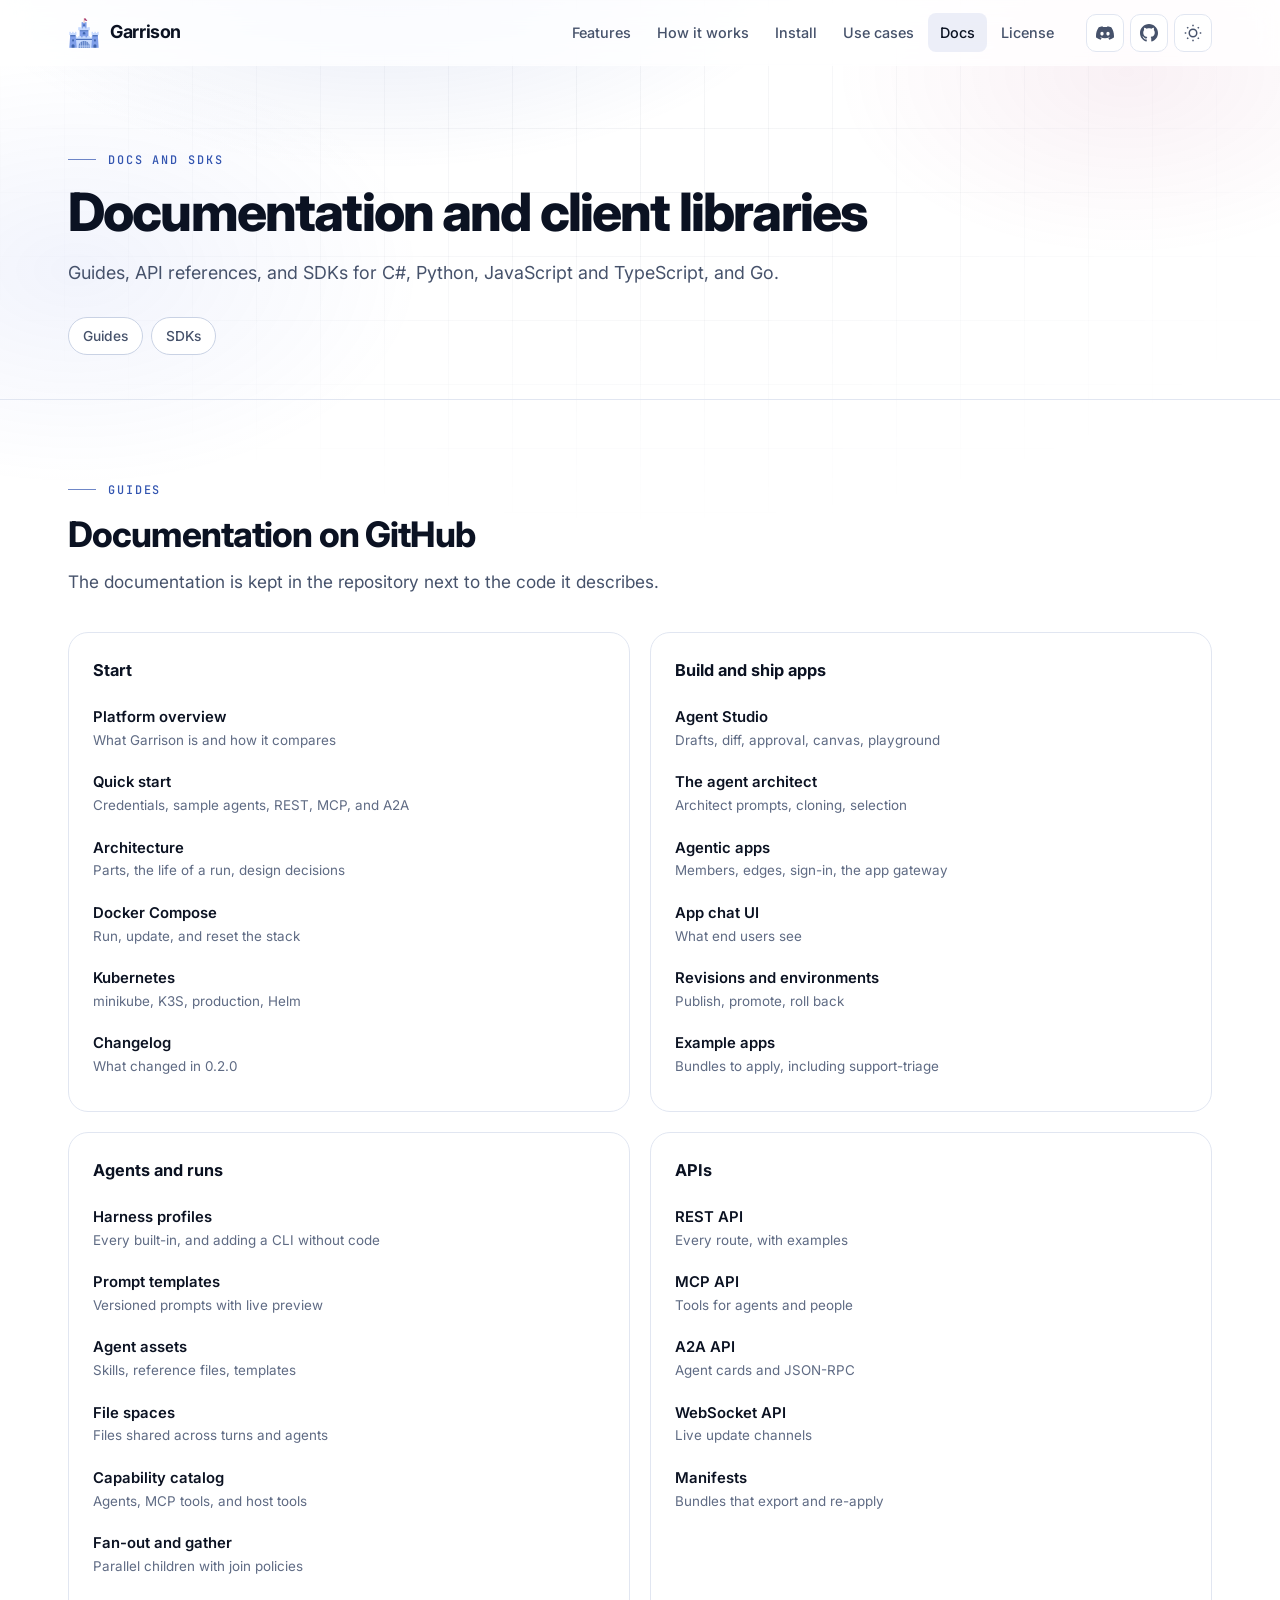
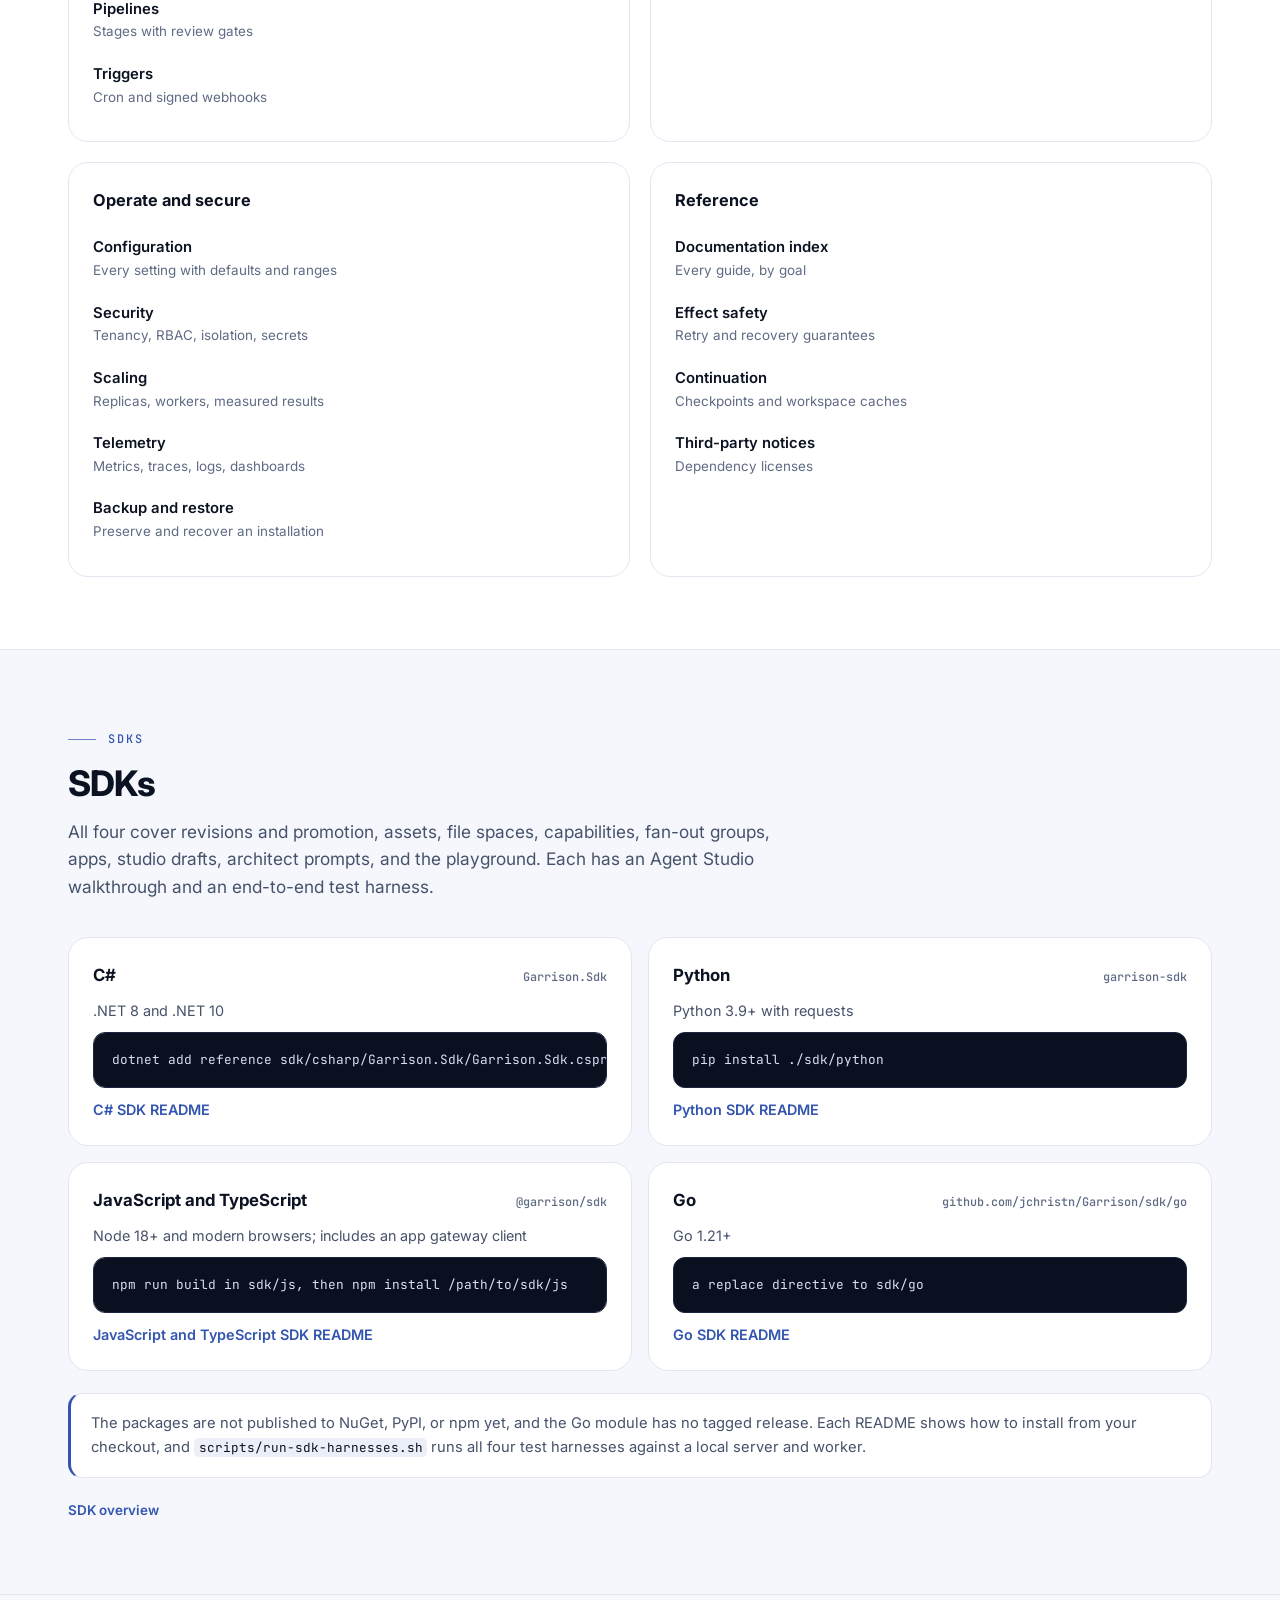
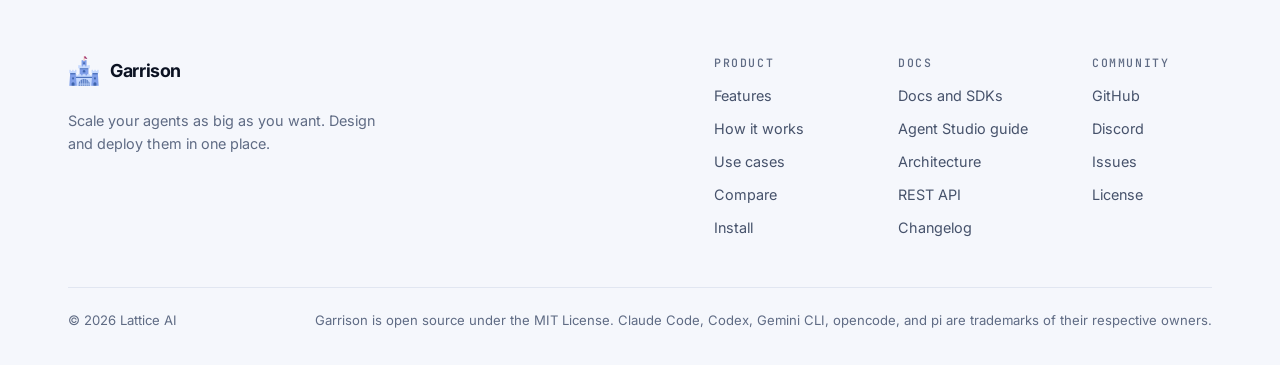
==== commit 9f7e1172: "Revise usegarrison.ai copy: support-triage example, comparison, plain prose Replace the research exa" ====
--- a/docs.html
+++ b/docs.html
@@ -97,7 +97,7 @@
   <div class="container">
     <p class="kicker">Guides</p>
     <h2 id="guides-title">Documentation on GitHub</h2>
-    <p class="lead">The documentation lives with the code, so it always matches the release you run.</p>
+    <p class="lead">The documentation is kept in the repository next to the code it describes.</p>
 <div class="doc-groups">
 <div class="doc-group reveal"><h3>Start</h3><ul>
 <li><a href="https://github.com/jchristn/Garrison/blob/main/README.md" target="_blank" rel="noopener"><b>Platform overview</b><span>What Garrison is and how it compares</span></a></li>
@@ -113,7 +113,7 @@
 <li><a href="https://github.com/jchristn/Garrison/blob/main/docs/APPS.md" target="_blank" rel="noopener"><b>Agentic apps</b><span>Members, edges, sign-in, the app gateway</span></a></li>
 <li><a href="https://github.com/jchristn/Garrison/blob/main/docs/APP_UI.md" target="_blank" rel="noopener"><b>App chat UI</b><span>What end users see</span></a></li>
 <li><a href="https://github.com/jchristn/Garrison/blob/main/docs/REVISIONS.md" target="_blank" rel="noopener"><b>Revisions and environments</b><span>Publish, promote, roll back</span></a></li>
-<li><a href="https://github.com/jchristn/Garrison/blob/main/examples/agentic-apps/README.md" target="_blank" rel="noopener"><b>Example apps</b><span>doc-converter, research-overview, support-triage</span></a></li>
+<li><a href="https://github.com/jchristn/Garrison/blob/main/examples/agentic-apps/README.md" target="_blank" rel="noopener"><b>Example apps</b><span>Bundles to apply, including support-triage</span></a></li>
 </ul></div>
 <div class="doc-group reveal"><h3>Agents and runs</h3><ul>
 <li><a href="https://github.com/jchristn/Garrison/blob/main/docs/HARNESSES.md" target="_blank" rel="noopener"><b>Harness profiles</b><span>Every built-in, and adding a CLI without code</span></a></li>
@@ -151,14 +151,14 @@
 <section class="page-section band" id="sdks" aria-labelledby="sdks-title">
   <div class="container">
     <p class="kicker">SDKs</p>
-    <h2 id="sdks-title">Four SDKs, one surface</h2>
+    <h2 id="sdks-title">SDKs</h2>
     <p class="lead">All four cover revisions and promotion, assets, file spaces, capabilities, fan-out groups, apps, studio drafts, architect prompts, and the playground. Each has an Agent Studio walkthrough and an end-to-end test harness.</p>
 <div class="sdk-grid">
 <article class="sdk-card reveal"><h3>C#<span>Garrison.Sdk</span></h3><p>.NET 8 and .NET 10</p><div class="code"><pre aria-label="Install"><code>dotnet add reference sdk/csharp/Garrison.Sdk/Garrison.Sdk.csproj</code></pre></div><p class="doc-ref"><a href="https://github.com/jchristn/Garrison/tree/main/sdk/csharp" target="_blank" rel="noopener">C# SDK README</a></p></article>
 <article class="sdk-card reveal"><h3>Python<span>garrison-sdk</span></h3><p>Python 3.9+ with requests</p><div class="code"><pre aria-label="Install"><code>pip install ./sdk/python</code></pre></div><p class="doc-ref"><a href="https://github.com/jchristn/Garrison/tree/main/sdk/python" target="_blank" rel="noopener">Python SDK README</a></p></article>
 <article class="sdk-card reveal"><h3>JavaScript and TypeScript<span>@garrison/sdk</span></h3><p>Node 18+ and modern browsers; includes an app gateway client</p><div class="code"><pre aria-label="Install"><code>npm run build in sdk/js, then npm install /path/to/sdk/js</code></pre></div><p class="doc-ref"><a href="https://github.com/jchristn/Garrison/tree/main/sdk/js" target="_blank" rel="noopener">JavaScript and TypeScript SDK README</a></p></article>
 <article class="sdk-card reveal"><h3>Go<span>github.com/jchristn/Garrison/sdk/go</span></h3><p>Go 1.21+</p><div class="code"><pre aria-label="Install"><code>a replace directive to sdk/go</code></pre></div><p class="doc-ref"><a href="https://github.com/jchristn/Garrison/tree/main/sdk/go" target="_blank" rel="noopener">Go SDK README</a></p></article>
-</div><div class="callout reveal"><div><strong>Install from the repository.</strong> The packages are not published to NuGet, PyPI, or npm yet, and the Go module has no tagged release. Each README shows how to install from your checkout, and <code>scripts/run-sdk-harnesses.sh</code> runs all four test harnesses against a local server and worker.</div></div><p class="doc-ref"><a href="https://github.com/jchristn/Garrison/blob/main/sdk/README.md" target="_blank" rel="noopener">SDK overview</a></p>
+</div><div class="callout reveal"><div>The packages are not published to NuGet, PyPI, or npm yet, and the Go module has no tagged release. Each README shows how to install from your checkout, and <code>scripts/run-sdk-harnesses.sh</code> runs all four test harnesses against a local server and worker.</div></div><p class="doc-ref"><a href="https://github.com/jchristn/Garrison/blob/main/sdk/README.md" target="_blank" rel="noopener">SDK overview</a></p>
   </div>
 </section>
 </main>
--- a/styles.css
+++ b/styles.css
@@ -771,3 +771,7 @@
 .uc-n::before { content: attr(data-n); }
 .code[data-copy] pre { padding-top: 40px; padding-right: 18px; }
 .code[data-copy] pre::before { content: 'shell'; position: absolute; top: 12px; left: 18px; font: 500 0.66rem var(--font-mono); letter-spacing: 0.12em; text-transform: uppercase; color: #8b97b2; }
+.eyebrow { text-transform: none; letter-spacing: 0.06em; }
+.c-edge-serial { stroke-dasharray: 5 4; }
+.mk.man { color: var(--accent); border-color: var(--border-strong); background: var(--accent-soft); }
+.mk.txt { color: var(--text-secondary); background: transparent; }
